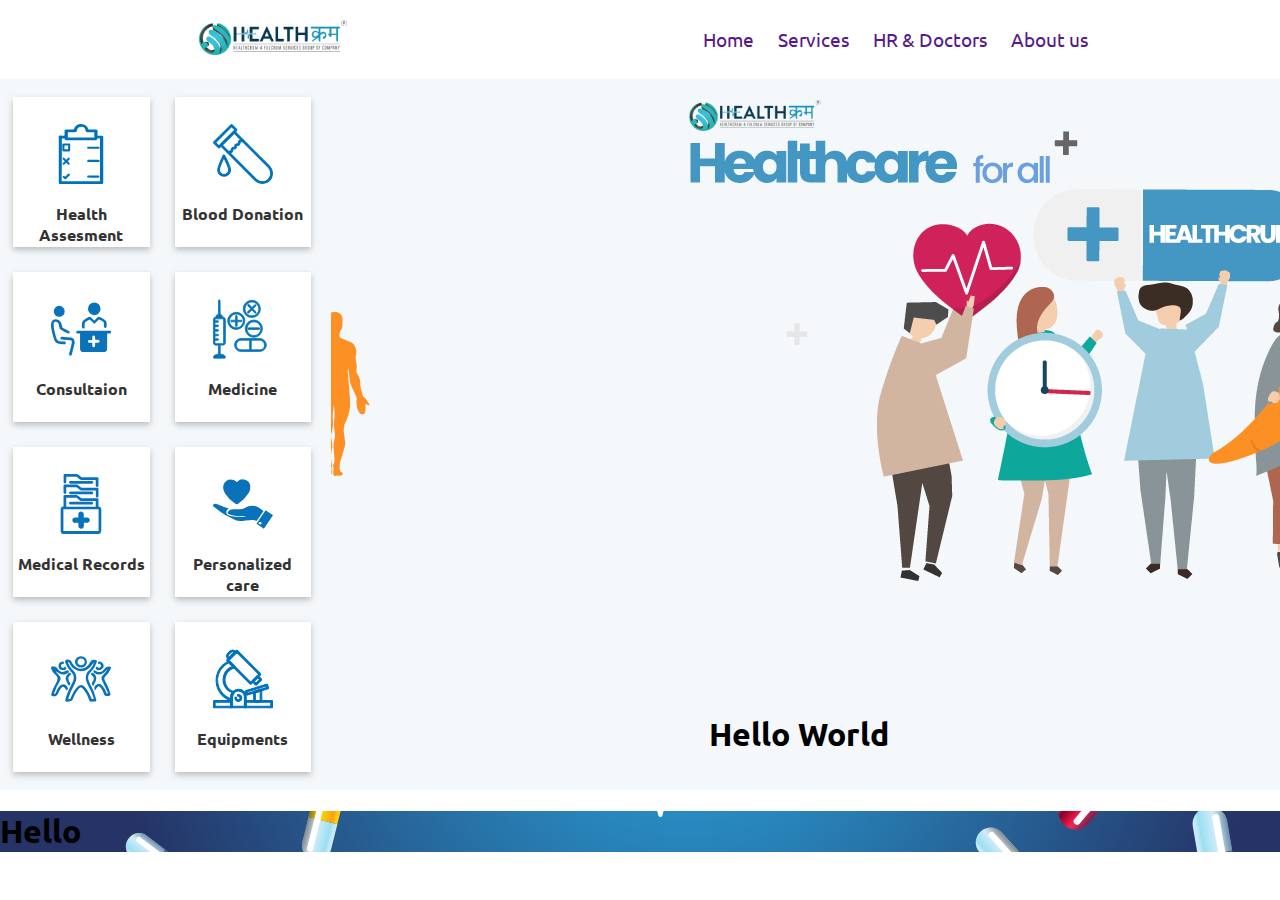
==== index.html @ e3a915ac "upata" ====
<!DOCTYPE html>
<html lang="en">
  <head>
    <meta charset="UTF-8" />
    <meta name="viewport" content="width=device-width, initial-scale=1.0" />
    <title>Document</title>
    <link
      href="https://fonts.googleapis.com/css?family=Montserrat|Open+Sans|Roboto|Roboto+Mono|Ubuntu&display=swap"
      rel="stylesheet"
    />
    <link rel="stylesheet" href="css/index.css" />
  </head>

  <body>
    <div>
      <div class="navbar">
        <div>
          <img src="images/logo.svg" alt="" />
        </div>
        <div class="">
          <a class="nav-item" href="">Home</a>
          <a class="nav-item" href="">Services</a>
          <a class="nav-item" href="">HR & Doctors</a>
          <a class="nav-item" href="">About us</a>
        </div>
      </div>
      <div class="container1">
        <div class="menu m-container">
          <div class="card" id="health">
            <a class="card-box">
              <img src="images/health.svg" width="60" height="60" alt="" />
              <h3>Health Assesment</h3>
            </a>
          </div>
          <div class="card" id="blood">
            <a class="card-box">
              <img src="images/bloodTest.svg" width="60" height="60" alt="" />
              <h3>Blood Donation</h3>
            </a>
          </div>
          <div class="card">
            <a class="card-box" href="">
              <img src="images/consult.svg" width="60" height="60" alt="" />
              <h3>Consultaion</h3>
            </a>
          </div>
          <div class="card">
            <a class="card-box" href="">
              <img src="images/medicine.svg" width="60" height="60" alt="" />
              <h3>Medicine</h3>
            </a>
          </div>
          <div class="card">
            <a class="card-box" href="">
              <img
                src="images/medicalRecord.svg"
                width="60"
                height="60"
                alt=""
              />
              <h3>Medical Records</h3>
            </a>
          </div>
          <div class="card">
            <a class="card-box" href="">
              <img
                src="images/personalized.svg"
                width="60"
                height="60"
                alt=""
              />
              <h3>Personalized care</h3>
            </a>
          </div>
          <div class="card">
            <a class="card-box" href="">
              <img src="images/wellness.svg" width="60" height="60" alt="" />
              <h3>Wellness</h3>
            </a>
          </div>
          <div class="card">
            <a class="card-box" href="">
              <img src="images/equipments.svg" width="60" height="60" alt="" />
              <h3>Equipments</h3>
            </a>
          </div>
        </div>
        <div class="content">
          <img id="content-img" src="images\bg-101.png" alt="" />
          <h1 class="content-text">Hello World</h1>
        </div>
      </div>
      <div id="middle">
        <div class="mid-img">
          <div>
          <h1>Hello</h1>
        </div>
        </div>
    </div>
    <script src="https://ajax.googleapis.com/ajax/libs/jquery/3.4.1/jquery.min.js"></script>
    <script src="js/index.js"></script>
  </body>
</html>
---- css/index.css ----
body{
    margin: 0;
    padding: 0;
    font-family: 'Ubuntu', sans-serif;
}
.navbar{
    font-size: 1.2rem;
    display: flex;
    color: black;
    list-style: none;
    align-items: center;
    justify-content: space-between;
    padding: 1em 15%;
    background-color:white;
    box-shadow: 0 3px 6px #8888;
}
.nav-item{
    text-decoration: none;
    margin-left: 20px;
}
.container1{
    display: grid;
    grid-template-columns: repeat(12, 1fr);
    padding: 1%;
    grid-gap: 20px;
    background-color: #f5f8fa;
}
.menu{
    grid-column: 1/4;
    /* background-color: red; */
    display: grid;
    grid-template-columns: repeat(2,1fr);
    grid-template-rows: repeat(4,150px);
    grid-gap: 25px;
    padding: 0.3em 0;
}
.card{
    background-color: white;
    text-align: center;
    padding: 2%;
    box-shadow: 0 3px 6px #8888;
    padding-top: 20%;
}
.card:hover{
    transform: scale(1.1);
    cursor: pointer;
}
.card-box{
    text-decoration: none;
    color: #333;
    text-align: center;
    display: block;
    font-size: 0.8rem;
}
h3{
    font-size: 1rem;
    cursor: pointer;
}
.content{
    grid-column: 4/-1;
    margin-top: auto;
    margin-bottom: auto;
    text-align: center;
}
#content-img{
    display: block;
    margin: auto;
   
}
.mid-img{
    background: #3f4079 url(../images/hero_home_bg_1.svg) no-repeat center bottom;
    -webkit-background-size: cover;
    -moz-background-size: cover;
    -o-background-size: cover;
    background-size: cover;

}
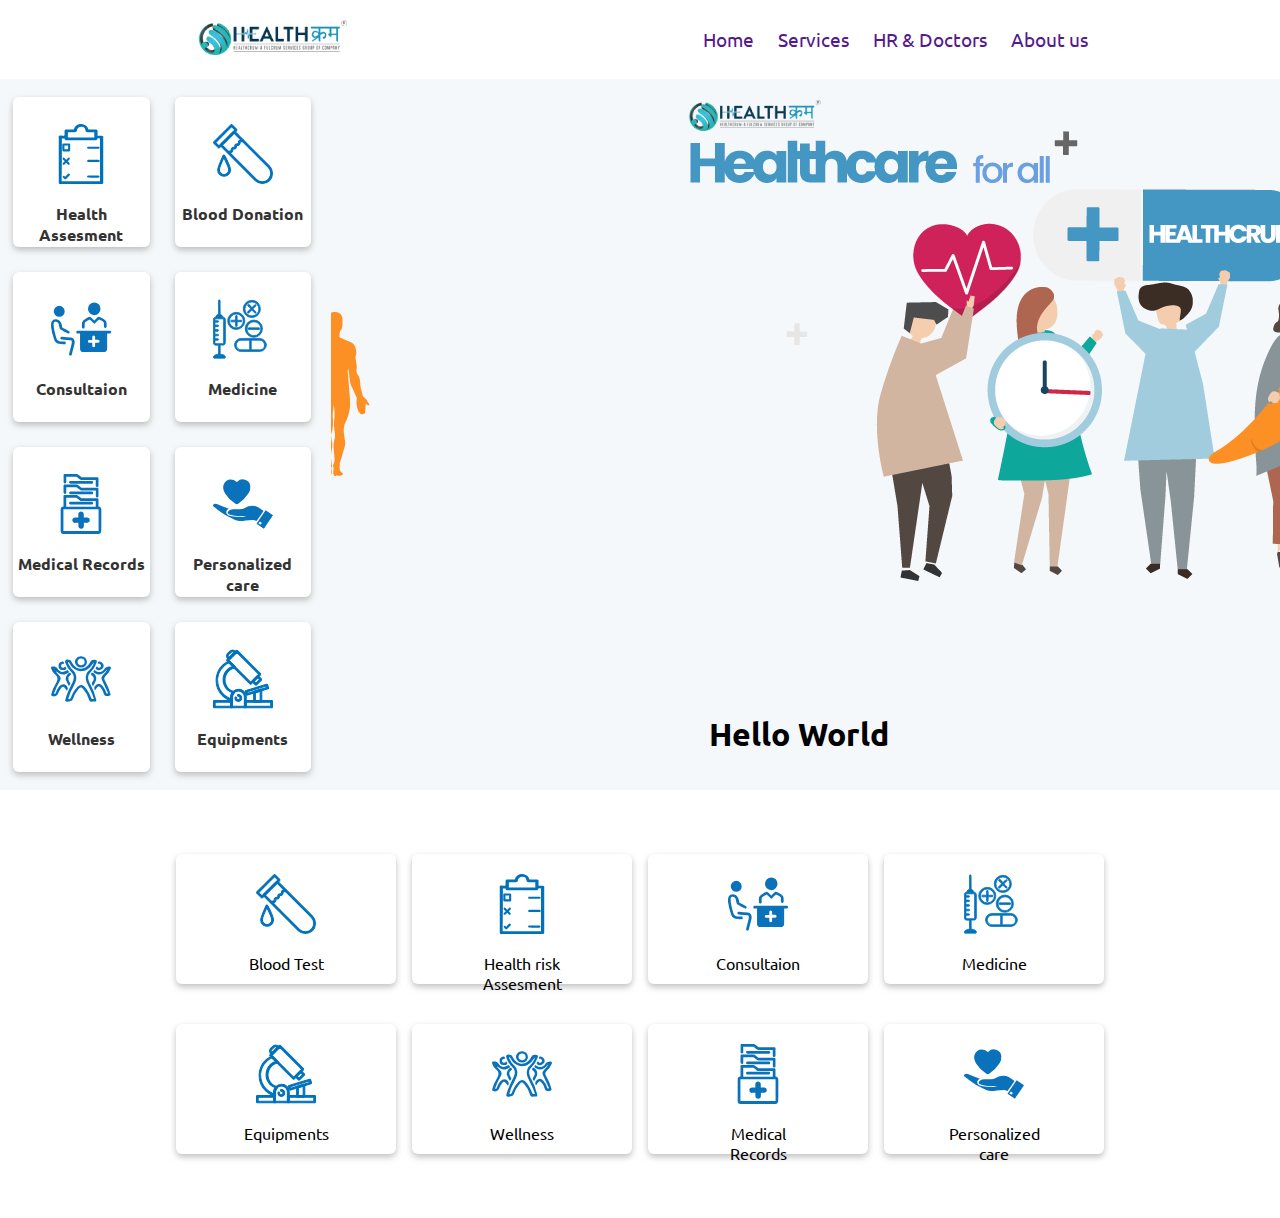
==== commit 37c76b71: "card added" ====
--- a/index.html
+++ b/index.html
@@ -1,103 +1,130 @@
 <!DOCTYPE html>
 <html lang="en">
-  <head>
-    <meta charset="UTF-8" />
-    <meta name="viewport" content="width=device-width, initial-scale=1.0" />
-    <title>Document</title>
-    <link
-      href="https://fonts.googleapis.com/css?family=Montserrat|Open+Sans|Roboto|Roboto+Mono|Ubuntu&display=swap"
-      rel="stylesheet"
-    />
-    <link rel="stylesheet" href="css/index.css" />
-  </head>
 
-  <body>
-    <div>
-      <div class="navbar">
-        <div>
-          <img src="images/logo.svg" alt="" />
+<head>
+  <meta charset="UTF-8" />
+  <meta name="viewport" content="width=device-width, initial-scale=1.0" />
+  <title>Document</title>
+  <link href="https://fonts.googleapis.com/css?family=Montserrat|Open+Sans|Roboto|Roboto+Mono|Ubuntu&display=swap"
+    rel="stylesheet" />
+  <link rel="stylesheet" href="css/index.css" />
+</head>
+
+<body>
+  <div>
+    <div class="navbar">
+      <div>
+        <img src="images/logo.svg" alt="" />
+      </div>
+      <div class="">
+        <a class="nav-item" href="">Home</a>
+        <a class="nav-item" href="">Services</a>
+        <a class="nav-item" href="">HR & Doctors</a>
+        <a class="nav-item" href="">About us</a>
+      </div>
+    </div>
+    <div class="container1">
+      <div class="menu m-container">
+        <div class="card" id="health">
+          <a class="card-box">
+            <img src="images/health.svg" width="60" height="60" alt="" />
+            <h3>Health Assesment</h3>
+          </a>
         </div>
-        <div class="">
-          <a class="nav-item" href="">Home</a>
-          <a class="nav-item" href="">Services</a>
-          <a class="nav-item" href="">HR & Doctors</a>
-          <a class="nav-item" href="">About us</a>
+        <div class="card" id="blood">
+          <a class="card-box">
+            <img src="images/bloodTest.svg" width="60" height="60" alt="" />
+            <h3>Blood Donation</h3>
+          </a>
+        </div>
+        <div class="card">
+          <a class="card-box" href="">
+            <img src="images/consult.svg" width="60" height="60" alt="" />
+            <h3>Consultaion</h3>
+          </a>
+        </div>
+        <div class="card">
+          <a class="card-box" href="">
+            <img src="images/medicine.svg" width="60" height="60" alt="" />
+            <h3>Medicine</h3>
+          </a>
+        </div>
+        <div class="card">
+          <a class="card-box" href="">
+            <img src="images/medicalRecord.svg" width="60" height="60" alt="" />
+            <h3>Medical Records</h3>
+          </a>
+        </div>
+        <div class="card">
+          <a class="card-box" href="">
+            <img src="images/personalized.svg" width="60" height="60" alt="" />
+            <h3>Personalized care</h3>
+          </a>
+        </div>
+        <div class="card">
+          <a class="card-box" href="">
+            <img src="images/wellness.svg" width="60" height="60" alt="" />
+            <h3>Wellness</h3>
+          </a>
+        </div>
+        <div class="card">
+          <a class="card-box" href="">
+            <img src="images/equipments.svg" width="60" height="60" alt="" />
+            <h3>Equipments</h3>
+          </a>
         </div>
       </div>
-      <div class="container1">
-        <div class="menu m-container">
-          <div class="card" id="health">
-            <a class="card-box">
-              <img src="images/health.svg" width="60" height="60" alt="" />
-              <h3>Health Assesment</h3>
-            </a>
-          </div>
-          <div class="card" id="blood">
-            <a class="card-box">
-              <img src="images/bloodTest.svg" width="60" height="60" alt="" />
-              <h3>Blood Donation</h3>
-            </a>
-          </div>
-          <div class="card">
-            <a class="card-box" href="">
-              <img src="images/consult.svg" width="60" height="60" alt="" />
-              <h3>Consultaion</h3>
-            </a>
-          </div>
-          <div class="card">
-            <a class="card-box" href="">
-              <img src="images/medicine.svg" width="60" height="60" alt="" />
-              <h3>Medicine</h3>
-            </a>
-          </div>
-          <div class="card">
-            <a class="card-box" href="">
-              <img
-                src="images/medicalRecord.svg"
-                width="60"
-                height="60"
-                alt=""
-              />
-              <h3>Medical Records</h3>
-            </a>
-          </div>
-          <div class="card">
-            <a class="card-box" href="">
-              <img
-                src="images/personalized.svg"
-                width="60"
-                height="60"
-                alt=""
-              />
-              <h3>Personalized care</h3>
-            </a>
-          </div>
-          <div class="card">
-            <a class="card-box" href="">
-              <img src="images/wellness.svg" width="60" height="60" alt="" />
-              <h3>Wellness</h3>
-            </a>
-          </div>
-          <div class="card">
-            <a class="card-box" href="">
-              <img src="images/equipments.svg" width="60" height="60" alt="" />
-              <h3>Equipments</h3>
-            </a>
-          </div>
+      <div class="content">
+        <img id="content-img" src="images\bg-101.png" alt="" />
+        <h1 class="content-text">Hello World</h1>
+      </div>
+    </div>
+    <div id="middle">
+      <div class="check">
+        <div></div>
+        <div></div>
+        <div class="card size">
+          <img src="images/bloodTest.svg" width="60" height="60" alt="" class="im" />
+          
+          <p>Blood Test</p>
         </div>
-        <div class="content">
-          <img id="content-img" src="images\bg-101.png" alt="" />
-          <h1 class="content-text">Hello World</h1>
+        <div class="card size">
+          <img src="images/health.svg" width="60" height="60" alt="" class="im" />
+          <p>Health risk Assesment</p>
         </div>
+        <div class="card size">
+          <img src="images/consult.svg" width="60" height="60" alt="" class="im"/>
+          <p>Consultaion</p>
+        </div>
+        <div class="card size">
+          <img src="images/medicine.svg" width="60" height="60" alt="" class="im"/>
+          <p>Medicine</p>        </div>
+        <div></div>
+        <div></div>
       </div>
-      <div id="middle">
-        <div class="mid-img">
-          <div>
-          <h1>Hello</h1>
-        </div>
-        </div>
+      <div class="space"></div>
+      <div class="check">
+        <div></div>
+        <div></div>
+        <div class="card size">
+          <img src="images/equipments.svg" width="60" height="60" alt="" class="im"/>
+          <p>Equipments</p>        </div>
+        <div class="card size">
+          <img src="images/wellness.svg" width="60" height="60" alt="" class="im"/>
+          <p>Wellness</p>        </div>
+        <div class="card size">
+          <img src="images/medicalRecord.svg" width="60" height="60" alt="" class="im"/>
+          <p>Medical Records</p>        </div>
+        <div class="card size">
+          <img src="images/personalized.svg" width="60" height="60" alt="" class="im"/>
+          <p>Personalized care</p>        </div>
+        <div></div>
+        <div></div>
+      </div>
     </div>
-    <script src="https://ajax.googleapis.com/ajax/libs/jquery/3.4.1/jquery.min.js"></script>
-    <script src="js/index.js"></script>
-  </body>
-</html>
+  </div>
+  <script src="https://ajax.googleapis.com/ajax/libs/jquery/3.4.1/jquery.min.js"></script>
+  <script src="js/index.js"></script>
+</body>
+
+</html>--- a/css/index.css
+++ b/css/index.css
@@ -2,6 +2,7 @@
     margin: 0;
     padding: 0;
     font-family: 'Ubuntu', sans-serif;
+    width: auto;
 }
 .navbar{
     font-size: 1.2rem;
@@ -40,6 +41,7 @@
     padding: 2%;
     box-shadow: 0 3px 6px #8888;
     padding-top: 20%;
+    border-radius: 6px;
 }
 .card:hover{
     transform: scale(1.1);
@@ -74,4 +76,31 @@
     -o-background-size: cover;
     background-size: cover;
 
-}+}
+
+#middle{
+    margin: 5% 10%;
+    
+}
+
+.check{
+    display: flex;
+    justify-content: space-evenly;
+}
+
+.size{
+    padding-top: 0%;
+    width: 100px;
+    height: 50px;
+    padding: 40px 60px;
+    
+}
+ .im{
+    position: relative;
+    margin-top: -20px;
+}
+
+.space{
+    margin: 40px 0px;
+}
+
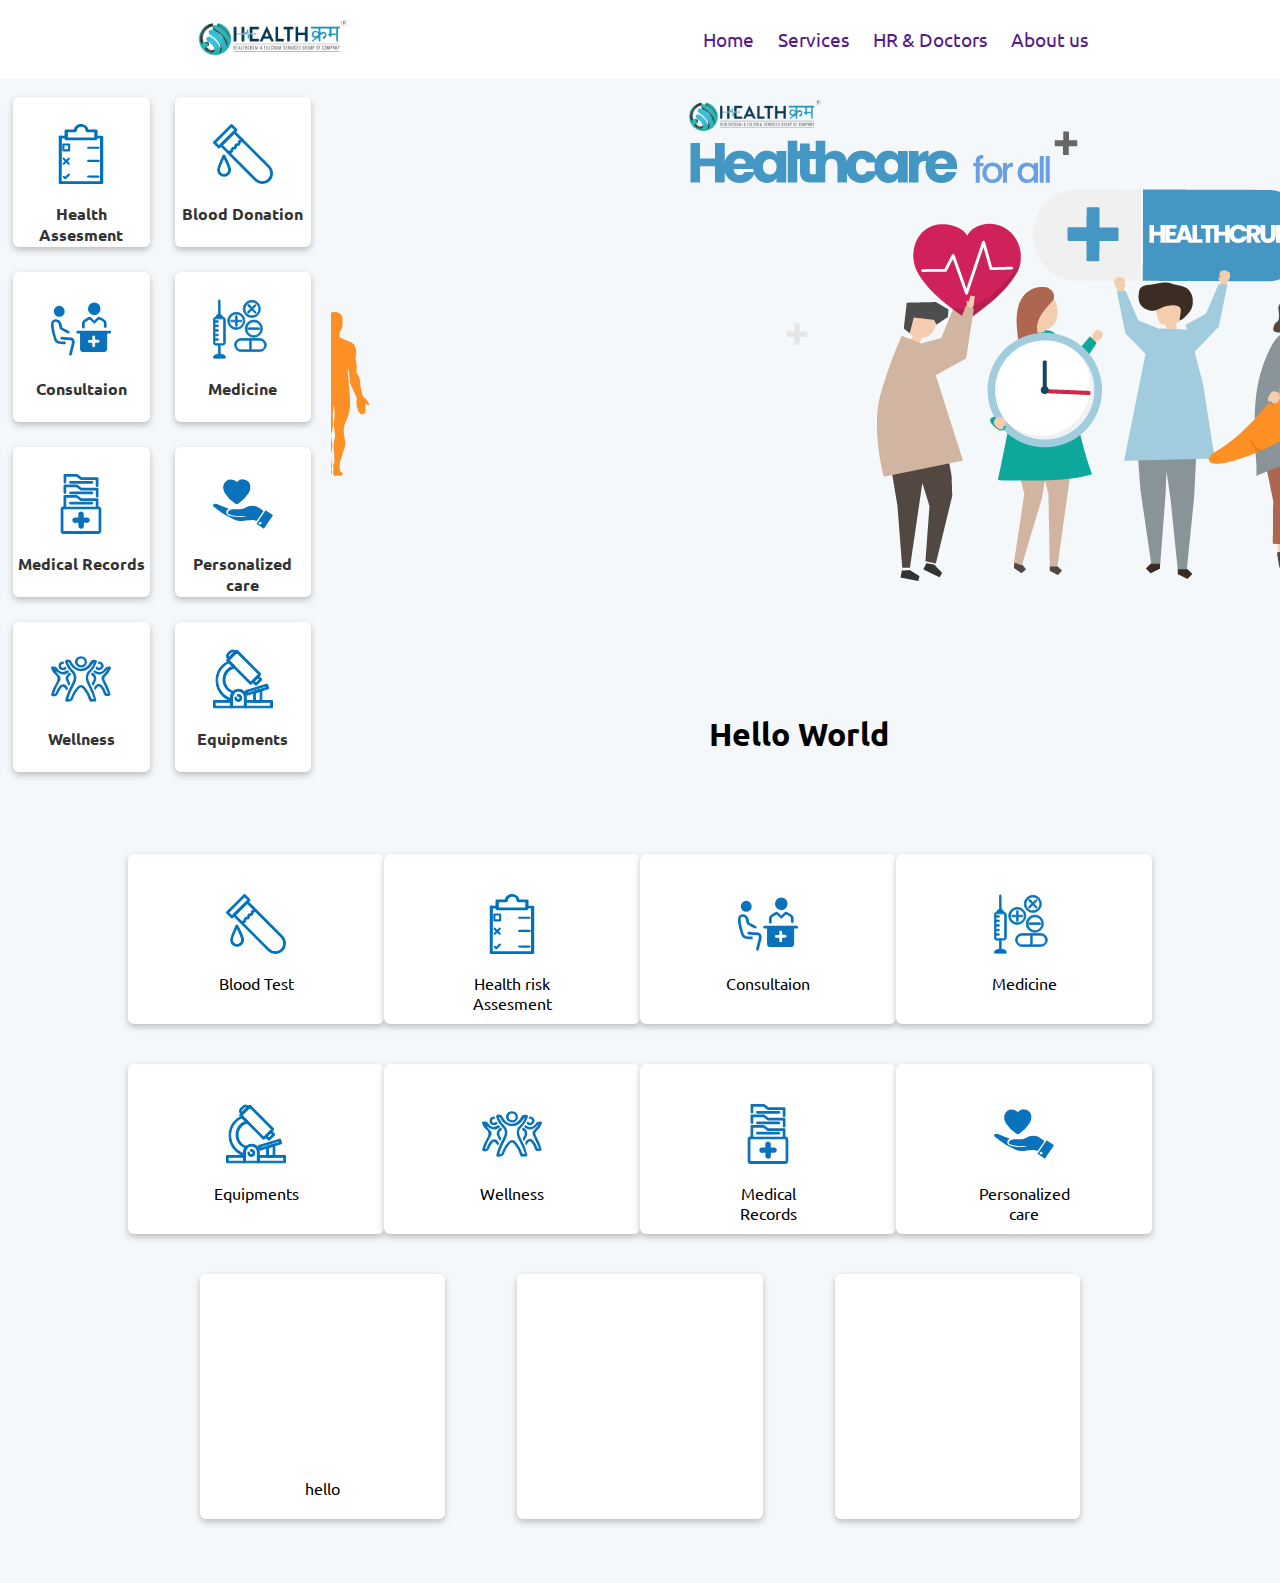
==== commit b9adb833: "init" ====
--- a/index.html
+++ b/index.html
@@ -121,6 +121,22 @@
         <div></div>
         <div></div>
       </div>
+      <div class="m-middle">
+
+        <div class="container">
+          <div class="card mmdl">
+            hello
+          </div>
+          <div class="card mmdl">
+  
+          </div>
+          <div class="card mmdl">
+  
+          </div>
+        </div>
+
+      </div>
+
     </div>
   </div>
   <script src="https://ajax.googleapis.com/ajax/libs/jquery/3.4.1/jquery.min.js"></script>
--- a/css/index.css
+++ b/css/index.css
@@ -3,6 +3,7 @@
     padding: 0;
     font-family: 'Ubuntu', sans-serif;
     width: auto;
+    background-color: #f5f8fa;
 }
 .navbar{
     font-size: 1.2rem;
@@ -80,7 +81,7 @@
 
 #middle{
     margin: 5% 10%;
-    
+    background-color: #f5f8fa;
 }
 
 .check{
@@ -92,7 +93,7 @@
     padding-top: 0%;
     width: 100px;
     height: 50px;
-    padding: 40px 60px;
+    padding: 60px 80px;
     
 }
  .im{
@@ -104,3 +105,15 @@
     margin: 40px 0px;
 }
 
+.m-middle{
+    margin-top: 40px;
+}
+
+.m-middle .container{
+    display: flex;
+    justify-content: space-evenly;
+}
+
+.mmdl{
+    width: 20%;
+}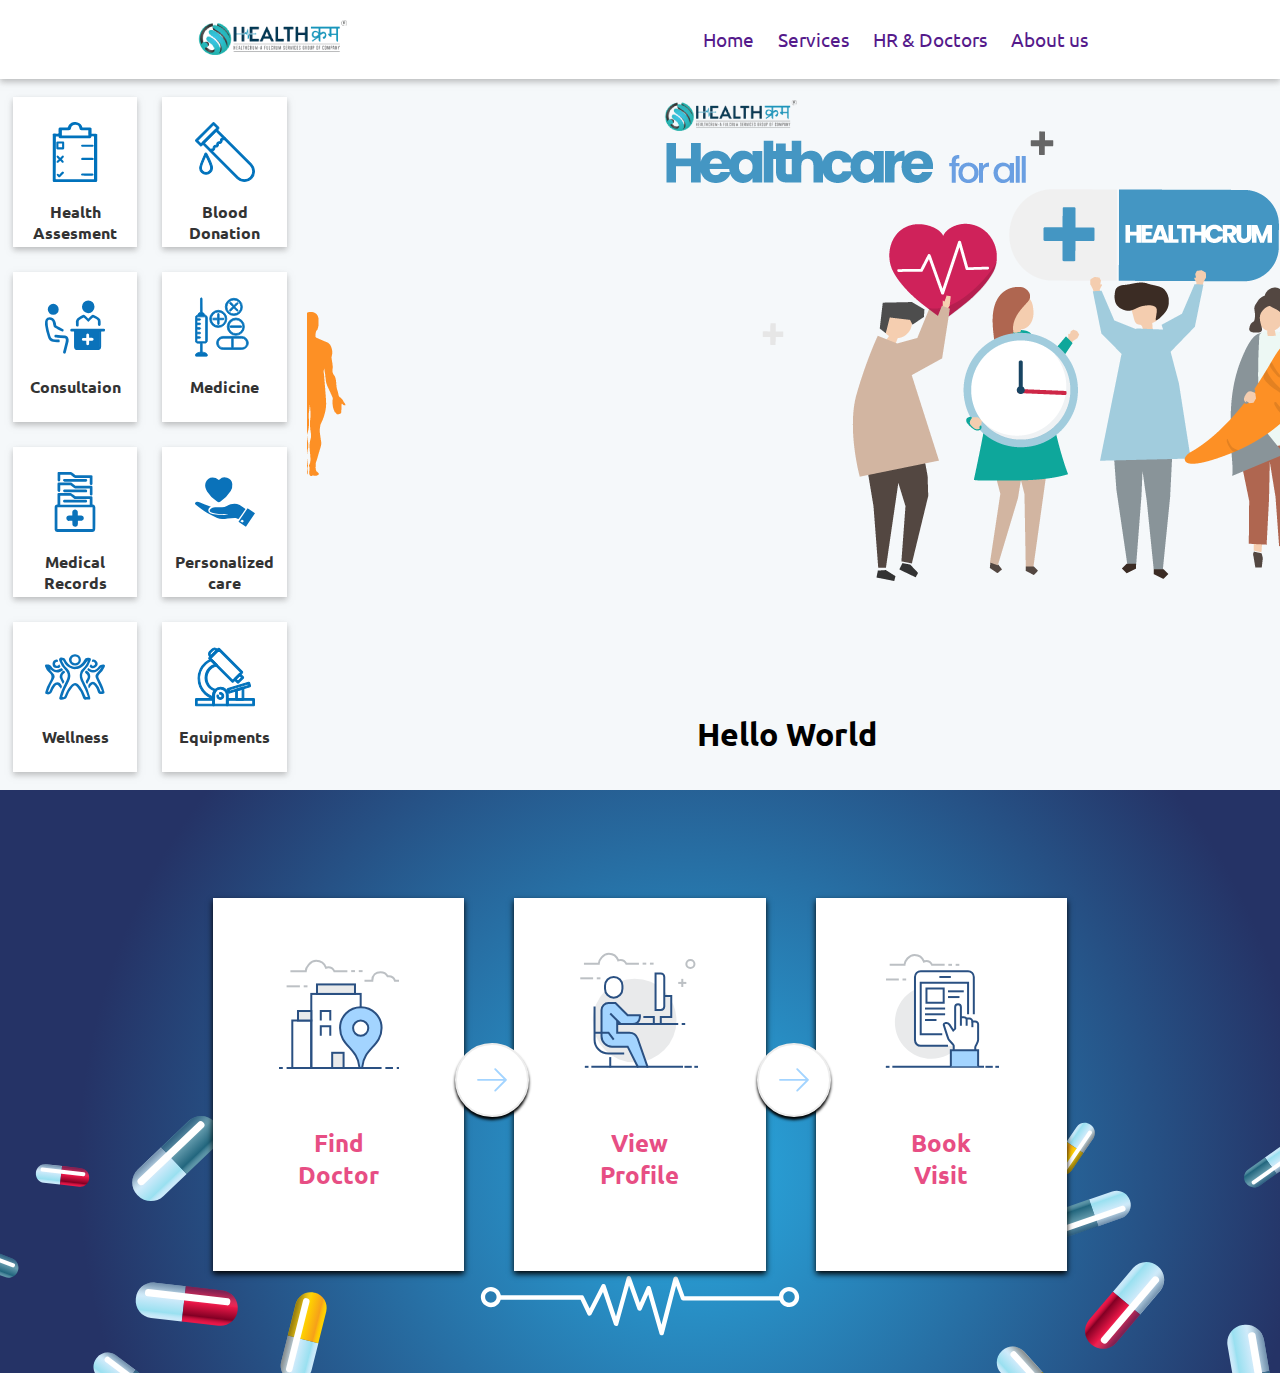
==== commit 6a101aba: "update" ====
--- a/index.html
+++ b/index.html
@@ -1,146 +1,118 @@
 <!DOCTYPE html>
 <html lang="en">
+  <head>
+    <meta charset="UTF-8" />
+    <meta name="viewport" content="width=device-width, initial-scale=1.0" />
+    <title>Document</title>
+    <link
+      href="https://fonts.googleapis.com/css?family=Montserrat|Open+Sans|Roboto|Roboto+Mono|Ubuntu&display=swap"
+      rel="stylesheet"
+    />
+    <link rel="stylesheet" href="css/index.css" />
+  </head>
 
-<head>
-  <meta charset="UTF-8" />
-  <meta name="viewport" content="width=device-width, initial-scale=1.0" />
-  <title>Document</title>
-  <link href="https://fonts.googleapis.com/css?family=Montserrat|Open+Sans|Roboto|Roboto+Mono|Ubuntu&display=swap"
-    rel="stylesheet" />
-  <link rel="stylesheet" href="css/index.css" />
-</head>
-
-<body>
-  <div>
-    <div class="navbar">
-      <div>
-        <img src="images/logo.svg" alt="" />
-      </div>
-      <div class="">
-        <a class="nav-item" href="">Home</a>
-        <a class="nav-item" href="">Services</a>
-        <a class="nav-item" href="">HR & Doctors</a>
-        <a class="nav-item" href="">About us</a>
-      </div>
-    </div>
-    <div class="container1">
-      <div class="menu m-container">
-        <div class="card" id="health">
-          <a class="card-box">
-            <img src="images/health.svg" width="60" height="60" alt="" />
-            <h3>Health Assesment</h3>
-          </a>
+  <body>
+    <div>
+      <div class="navbar">
+        <div>
+          <img src="images/logo.svg" alt="" />
         </div>
-        <div class="card" id="blood">
-          <a class="card-box">
-            <img src="images/bloodTest.svg" width="60" height="60" alt="" />
-            <h3>Blood Donation</h3>
-          </a>
-        </div>
-        <div class="card">
-          <a class="card-box" href="">
-            <img src="images/consult.svg" width="60" height="60" alt="" />
-            <h3>Consultaion</h3>
-          </a>
-        </div>
-        <div class="card">
-          <a class="card-box" href="">
-            <img src="images/medicine.svg" width="60" height="60" alt="" />
-            <h3>Medicine</h3>
-          </a>
-        </div>
-        <div class="card">
-          <a class="card-box" href="">
-            <img src="images/medicalRecord.svg" width="60" height="60" alt="" />
-            <h3>Medical Records</h3>
-          </a>
-        </div>
-        <div class="card">
-          <a class="card-box" href="">
-            <img src="images/personalized.svg" width="60" height="60" alt="" />
-            <h3>Personalized care</h3>
-          </a>
-        </div>
-        <div class="card">
-          <a class="card-box" href="">
-            <img src="images/wellness.svg" width="60" height="60" alt="" />
-            <h3>Wellness</h3>
-          </a>
-        </div>
-        <div class="card">
-          <a class="card-box" href="">
-            <img src="images/equipments.svg" width="60" height="60" alt="" />
-            <h3>Equipments</h3>
-          </a>
+        <div class="">
+          <a class="nav-item" href="">Home</a>
+          <a class="nav-item" href="">Services</a>
+          <a class="nav-item" href="">HR & Doctors</a>
+          <a class="nav-item" href="">About us</a>
         </div>
       </div>
-      <div class="content">
-        <img id="content-img" src="images\bg-101.png" alt="" />
-        <h1 class="content-text">Hello World</h1>
-      </div>
-    </div>
-    <div id="middle">
-      <div class="check">
-        <div></div>
-        <div></div>
-        <div class="card size">
-          <img src="images/bloodTest.svg" width="60" height="60" alt="" class="im" />
-          
-          <p>Blood Test</p>
-        </div>
-        <div class="card size">
-          <img src="images/health.svg" width="60" height="60" alt="" class="im" />
-          <p>Health risk Assesment</p>
-        </div>
-        <div class="card size">
-          <img src="images/consult.svg" width="60" height="60" alt="" class="im"/>
-          <p>Consultaion</p>
-        </div>
-        <div class="card size">
-          <img src="images/medicine.svg" width="60" height="60" alt="" class="im"/>
-          <p>Medicine</p>        </div>
-        <div></div>
-        <div></div>
-      </div>
-      <div class="space"></div>
-      <div class="check">
-        <div></div>
-        <div></div>
-        <div class="card size">
-          <img src="images/equipments.svg" width="60" height="60" alt="" class="im"/>
-          <p>Equipments</p>        </div>
-        <div class="card size">
-          <img src="images/wellness.svg" width="60" height="60" alt="" class="im"/>
-          <p>Wellness</p>        </div>
-        <div class="card size">
-          <img src="images/medicalRecord.svg" width="60" height="60" alt="" class="im"/>
-          <p>Medical Records</p>        </div>
-        <div class="card size">
-          <img src="images/personalized.svg" width="60" height="60" alt="" class="im"/>
-          <p>Personalized care</p>        </div>
-        <div></div>
-        <div></div>
-      </div>
-      <div class="m-middle">
-
-        <div class="container">
-          <div class="card mmdl">
-            hello
+      <div class="container1">
+        <div class="menu m-container">
+          <div class="card" id="health">
+            <a class="card-box">
+              <img src="images/health.svg" width="60" height="60" alt="" />
+              <h3>Health Assesment</h3>
+            </a>
           </div>
-          <div class="card mmdl">
-  
+          <div class="card" id="blood">
+            <a class="card-box">
+              <img src="images/bloodTest.svg" width="60" height="60" alt="" />
+              <h3>Blood Donation</h3>
+            </a>
           </div>
-          <div class="card mmdl">
-  
+          <div class="card">
+            <a class="card-box" href="">
+              <img src="images/consult.svg" width="60" height="60" alt="" />
+              <h3>Consultaion</h3>
+            </a>
+          </div>
+          <div class="card">
+            <a class="card-box" href="">
+              <img src="images/medicine.svg" width="60" height="60" alt="" />
+              <h3>Medicine</h3>
+            </a>
+          </div>
+          <div class="card">
+            <a class="card-box" href="">
+              <img
+                src="images/medicalRecord.svg"
+                width="60"
+                height="60"
+                alt=""
+              />
+              <h3>Medical Records</h3>
+            </a>
+          </div>
+          <div class="card">
+            <a class="card-box" href="">
+              <img
+                src="images/personalized.svg"
+                width="60"
+                height="60"
+                alt=""
+              />
+              <h3>Personalized care</h3>
+            </a>
+          </div>
+          <div class="card">
+            <a class="card-box" href="">
+              <img src="images/wellness.svg" width="60" height="60" alt="" />
+              <h3>Wellness</h3>
+            </a>
+          </div>
+          <div class="card">
+            <a class="card-box" href="">
+              <img src="images/equipments.svg" width="60" height="60" alt="" />
+              <h3>Equipments</h3>
+            </a>
           </div>
         </div>
-
+        <div class="content">
+          <img id="content-img" src="images\bg-101.png" alt="" />
+          <h1 class="content-text">Hello World</h1>
+        </div>
       </div>
-
+      <div id="middle">
+        <div class="mid-img">
+          <div class="container1 gt">
+            <div class="g grid-item1">
+              <span class="s"></span>
+              <img src="images/icon-home-1.svg" alt="">
+              <h3>Find Doctor</h3>
+            </div>
+            <div class="g grid-item2">
+              <span class="s"></span>
+              <img src="images/icon-home-2.svg" alt="">
+              <h3>View Profile</h3>
+            </div>
+            <div class="g grid-item3">
+              
+              <img src="images/icon-home-3.svg" alt="">
+              <h3>Book Visit</h3>
+            </div>
+          
+        </div>
+        </div>
     </div>
-  </div>
-  <script src="https://ajax.googleapis.com/ajax/libs/jquery/3.4.1/jquery.min.js"></script>
-  <script src="js/index.js"></script>
-</body>
-
-</html>+    <script src="https://ajax.googleapis.com/ajax/libs/jquery/3.4.1/jquery.min.js"></script>
+    <script src="js/index.js"></script>
+  </body>
+</html>
--- a/css/index.css
+++ b/css/index.css
@@ -2,7 +2,6 @@
     margin: 0;
     padding: 0;
     font-family: 'Ubuntu', sans-serif;
-    width: auto;
     background-color: #f5f8fa;
 }
 .navbar{
@@ -22,10 +21,10 @@
 }
 .container1{
     display: grid;
-    grid-template-columns: repeat(12, 1fr);
+    grid-template-columns: repeat(13, 1fr);
     padding: 1%;
     grid-gap: 20px;
-    background-color: #f5f8fa;
+    
 }
 .menu{
     grid-column: 1/4;
@@ -42,7 +41,6 @@
     padding: 2%;
     box-shadow: 0 3px 6px #8888;
     padding-top: 20%;
-    border-radius: 6px;
 }
 .card:hover{
     transform: scale(1.1);
@@ -54,6 +52,10 @@
     text-align: center;
     display: block;
     font-size: 0.8rem;
+}
+.clicked{
+    box-shadow: 0 3px 4px 0 #DBEDF3;
+  opacity: 0.5;
 }
 h3{
     font-size: 1rem;
@@ -78,42 +80,63 @@
     background-size: cover;
 
 }
-
-#middle{
-    margin: 5% 10%;
-    background-color: #f5f8fa;
+.g{
+    margin-top: 6em;
+    text-align: center;
+    background-color: white;
+    padding: 20% 0 10% 0;
+    grid-gap: 10px;
+    box-shadow: 0 3px 6px black;
+    color: #e74e84;
+    border: solid;
+    border-color: white;
+    position: relative;
 }
-
-.check{
-    display: flex;
-    justify-content: space-evenly;
+.gt{
+    grid-gap: 50px;
+    padding-bottom: 8%;
+    position: relative;
 }
-
-.size{
-    padding-top: 0%;
-    width: 100px;
-    height: 50px;
-    padding: 60px 80px;
+.g:hover{
+    border: solid;
+    border-color: #e74e84;
+    box-shadow: 0 3px 6px  #e74e84;
+}
+.grid-item1{
+    grid-column: 3/6;
+    position: relative;
+}
+.grid-item2{
+    grid-column: 6/9;
+}
+.grid-item3{
+    grid-column: 9/12;
+}
+div.g >h3{
+    font-size: 1.5rem;
+    
+   
+    margin: 2em 60px;
+    padding: 4px;
+}
+div.g >h3:hover{
     
 }
- .im{
-    position: relative;
-    margin-top: -20px;
-}
-
-.space{
-    margin: 40px 0px;
-}
-
-.m-middle{
-    margin-top: 40px;
-}
-
-.m-middle .container{
-    display: flex;
-    justify-content: space-evenly;
-}
-
-.mmdl{
-    width: 20%;
+.s{
+    position: absolute;
+    top: 50%;
+    right: -68px;
+    margin: -42px 0 0 0;
+    width: 70px;
+    height: 70px;
+    border-radius: 50%;
+    /* -webkit-border-radius: 50%; */
+    -moz-border-radius: 50%;
+    -ms-border-radius: 50%;
+    /* border-radius: 50%; */
+    border: 2px solid #ededed;
+    background: white url(../images/arrow-gray-1.svg) no-repeat center center;
+    box-shadow: 0 3px 3px #000;
+    display: block;
+    z-index: 9;
 }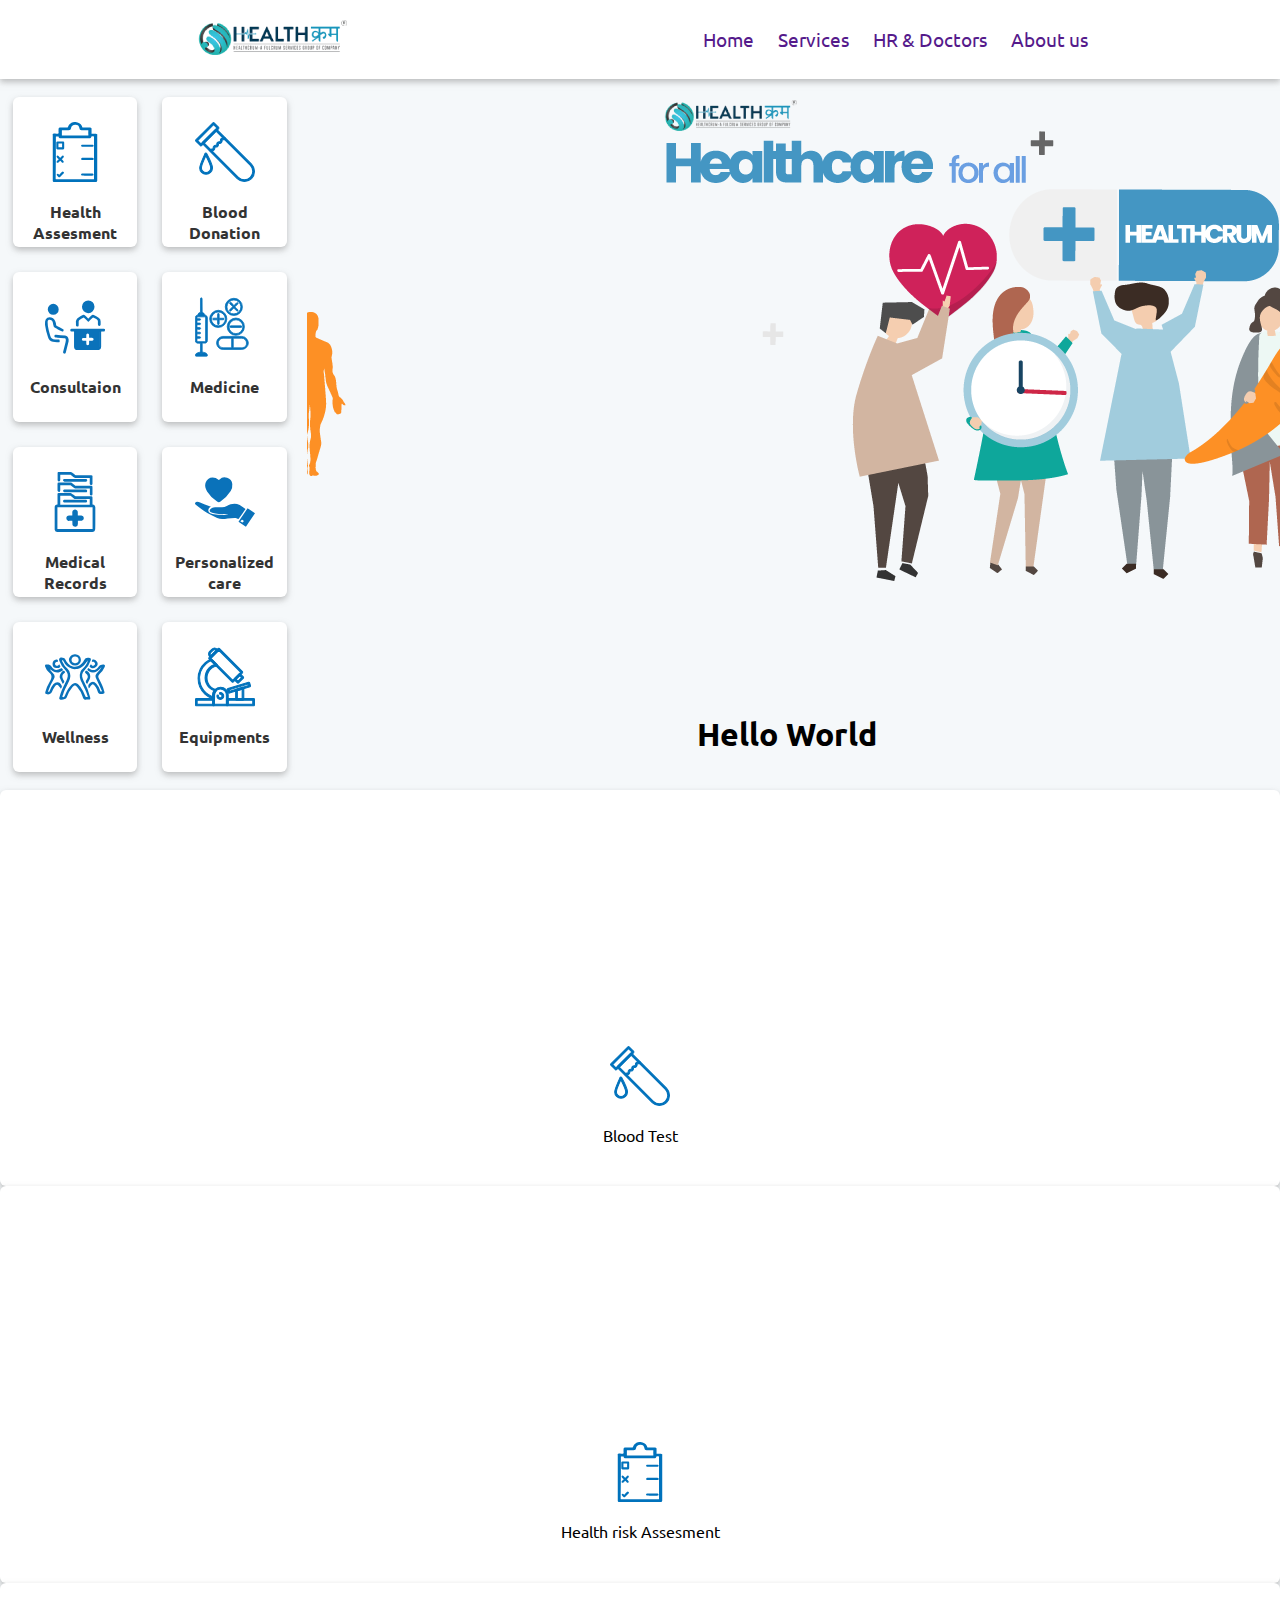
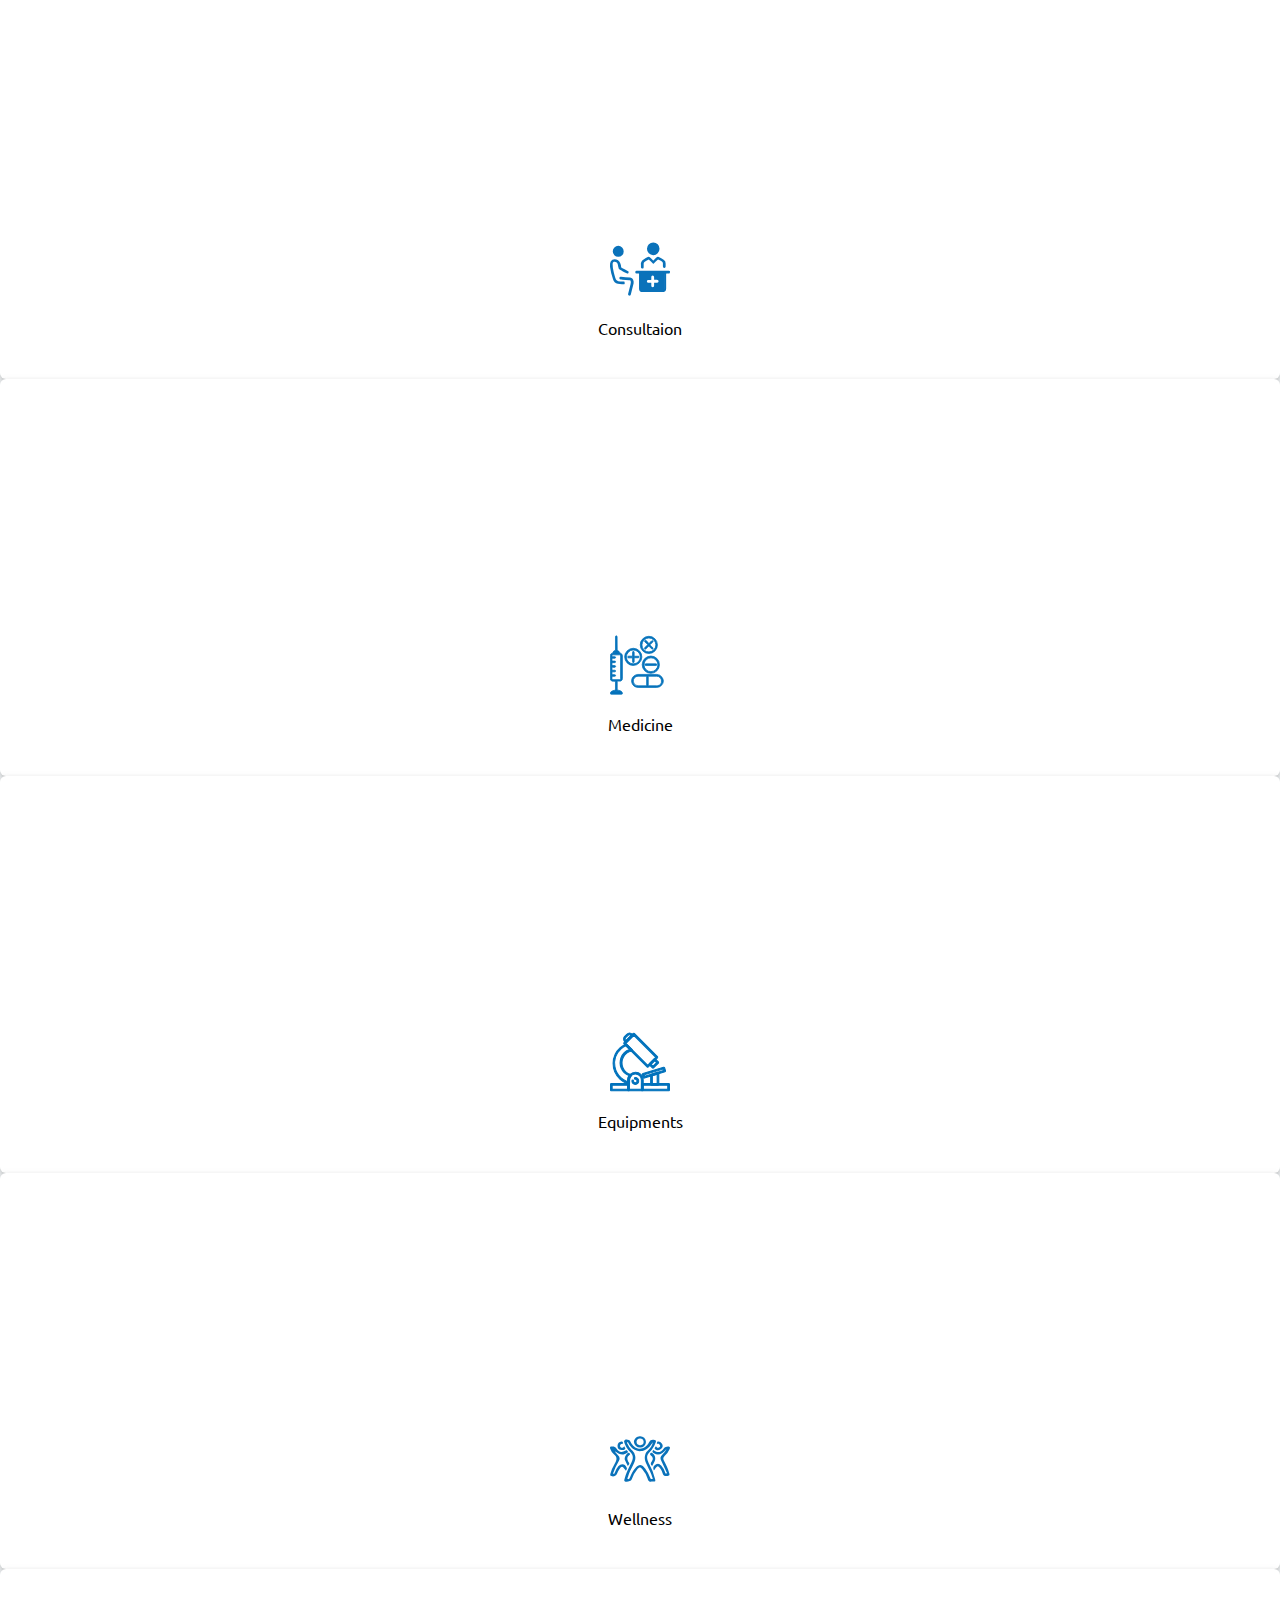
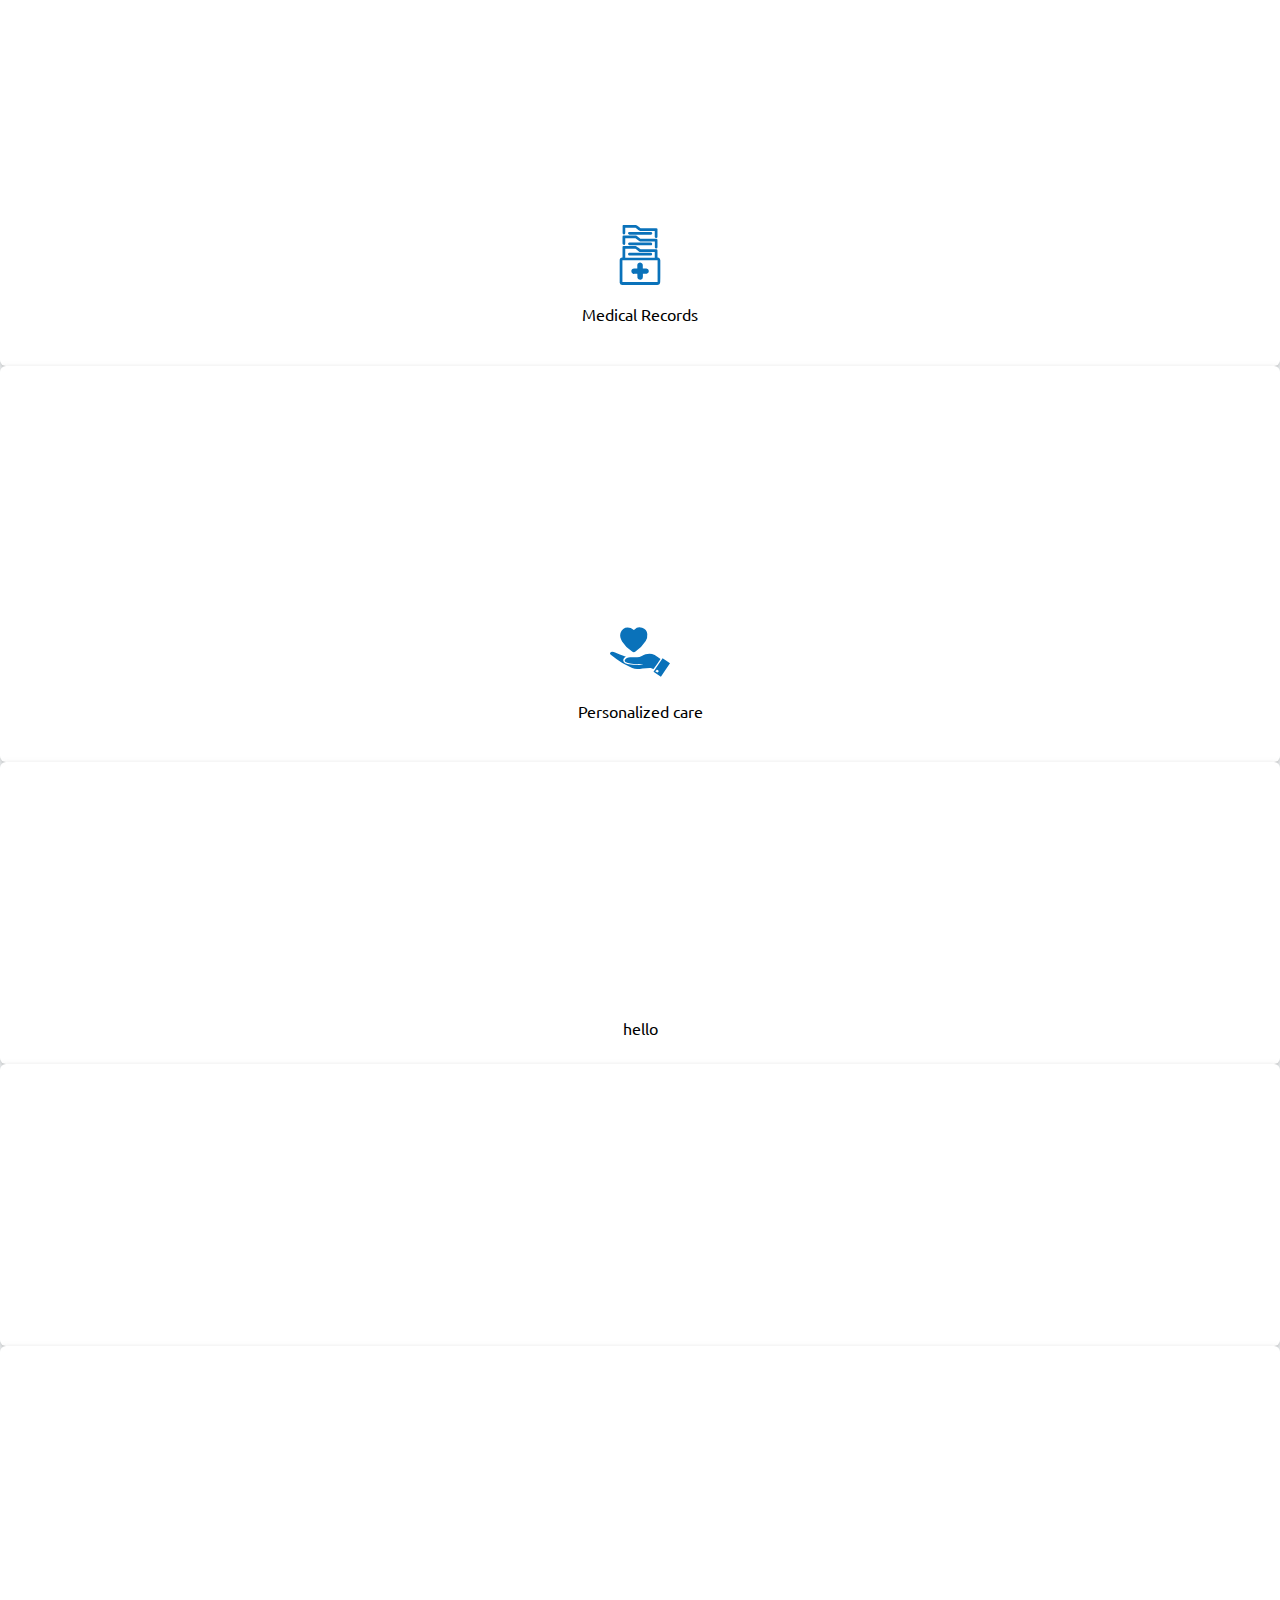
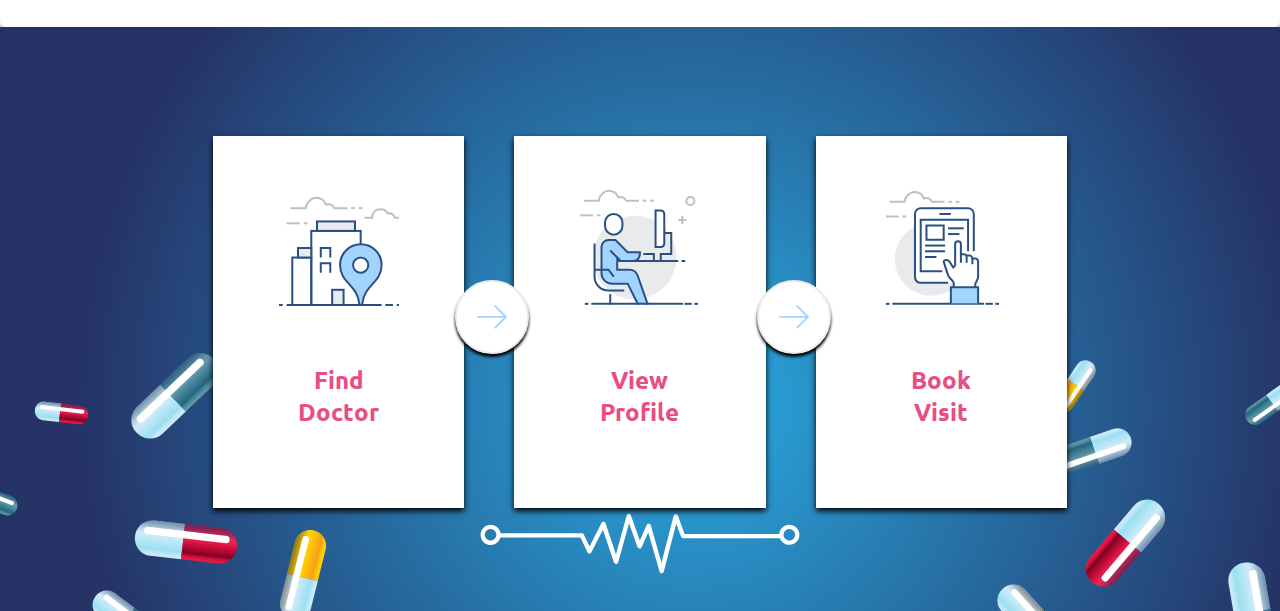
==== commit 8170dd3c: "Merge branch 'master' of https://github.com/sy0837/kealthcrum" ====
--- a/index.html
+++ b/index.html
@@ -1,94 +1,140 @@
 <!DOCTYPE html>
 <html lang="en">
-  <head>
-    <meta charset="UTF-8" />
-    <meta name="viewport" content="width=device-width, initial-scale=1.0" />
-    <title>Document</title>
-    <link
-      href="https://fonts.googleapis.com/css?family=Montserrat|Open+Sans|Roboto|Roboto+Mono|Ubuntu&display=swap"
-      rel="stylesheet"
-    />
-    <link rel="stylesheet" href="css/index.css" />
-  </head>
 
-  <body>
-    <div>
-      <div class="navbar">
-        <div>
-          <img src="images/logo.svg" alt="" />
+<head>
+  <meta charset="UTF-8" />
+  <meta name="viewport" content="width=device-width, initial-scale=1.0" />
+  <title>Document</title>
+  <link href="https://fonts.googleapis.com/css?family=Montserrat|Open+Sans|Roboto|Roboto+Mono|Ubuntu&display=swap"
+    rel="stylesheet" />
+  <link rel="stylesheet" href="css/index.css" />
+</head>
+
+<body>
+  <div>
+    <div class="navbar">
+      <div>
+        <img src="images/logo.svg" alt="" />
+      </div>
+      <div class="">
+        <a class="nav-item" href="">Home</a>
+        <a class="nav-item" href="">Services</a>
+        <a class="nav-item" href="">HR & Doctors</a>
+        <a class="nav-item" href="">About us</a>
+      </div>
+    </div>
+    <div class="container1">
+      <div class="menu m-container">
+        <div class="card" id="health">
+          <a class="card-box">
+            <img src="images/health.svg" width="60" height="60" alt="" />
+            <h3>Health Assesment</h3>
+          </a>
         </div>
-        <div class="">
-          <a class="nav-item" href="">Home</a>
-          <a class="nav-item" href="">Services</a>
-          <a class="nav-item" href="">HR & Doctors</a>
-          <a class="nav-item" href="">About us</a>
+        <div class="card" id="blood">
+          <a class="card-box">
+            <img src="images/bloodTest.svg" width="60" height="60" alt="" />
+            <h3>Blood Donation</h3>
+          </a>
+        </div>
+        <div class="card">
+          <a class="card-box" href="">
+            <img src="images/consult.svg" width="60" height="60" alt="" />
+            <h3>Consultaion</h3>
+          </a>
+        </div>
+        <div class="card">
+          <a class="card-box" href="">
+            <img src="images/medicine.svg" width="60" height="60" alt="" />
+            <h3>Medicine</h3>
+          </a>
+        </div>
+        <div class="card">
+          <a class="card-box" href="">
+            <img src="images/medicalRecord.svg" width="60" height="60" alt="" />
+            <h3>Medical Records</h3>
+          </a>
+        </div>
+        <div class="card">
+          <a class="card-box" href="">
+            <img src="images/personalized.svg" width="60" height="60" alt="" />
+            <h3>Personalized care</h3>
+          </a>
+        </div>
+        <div class="card">
+          <a class="card-box" href="">
+            <img src="images/wellness.svg" width="60" height="60" alt="" />
+            <h3>Wellness</h3>
+          </a>
+        </div>
+        <div class="card">
+          <a class="card-box" href="">
+            <img src="images/equipments.svg" width="60" height="60" alt="" />
+            <h3>Equipments</h3>
+          </a>
         </div>
       </div>
-      <div class="container1">
-        <div class="menu m-container">
-          <div class="card" id="health">
-            <a class="card-box">
-              <img src="images/health.svg" width="60" height="60" alt="" />
-              <h3>Health Assesment</h3>
-            </a>
+      <div class="content">
+        <img id="content-img" src="images\bg-101.png" alt="" />
+        <h1 class="content-text">Hello World</h1>
+      </div>
+    </div>
+    <div id="middle">
+      <div class="check">
+        <div></div>
+        <div></div>
+        <div class="card size">
+          <img src="images/bloodTest.svg" width="60" height="60" alt="" class="im" />
+          
+          <p>Blood Test</p>
+        </div>
+        <div class="card size">
+          <img src="images/health.svg" width="60" height="60" alt="" class="im" />
+          <p>Health risk Assesment</p>
+        </div>
+        <div class="card size">
+          <img src="images/consult.svg" width="60" height="60" alt="" class="im"/>
+          <p>Consultaion</p>
+        </div>
+        <div class="card size">
+          <img src="images/medicine.svg" width="60" height="60" alt="" class="im"/>
+          <p>Medicine</p>        </div>
+        <div></div>
+        <div></div>
+      </div>
+      <div class="space"></div>
+      <div class="check">
+        <div></div>
+        <div></div>
+        <div class="card size">
+          <img src="images/equipments.svg" width="60" height="60" alt="" class="im"/>
+          <p>Equipments</p>        </div>
+        <div class="card size">
+          <img src="images/wellness.svg" width="60" height="60" alt="" class="im"/>
+          <p>Wellness</p>        </div>
+        <div class="card size">
+          <img src="images/medicalRecord.svg" width="60" height="60" alt="" class="im"/>
+          <p>Medical Records</p>        </div>
+        <div class="card size">
+          <img src="images/personalized.svg" width="60" height="60" alt="" class="im"/>
+          <p>Personalized care</p>        </div>
+        <div></div>
+        <div></div>
+      </div>
+      <div class="m-middle">
+
+        <div class="container">
+          <div class="card mmdl">
+            hello
           </div>
-          <div class="card" id="blood">
-            <a class="card-box">
-              <img src="images/bloodTest.svg" width="60" height="60" alt="" />
-              <h3>Blood Donation</h3>
-            </a>
+          <div class="card mmdl">
+  
           </div>
-          <div class="card">
-            <a class="card-box" href="">
-              <img src="images/consult.svg" width="60" height="60" alt="" />
-              <h3>Consultaion</h3>
-            </a>
-          </div>
-          <div class="card">
-            <a class="card-box" href="">
-              <img src="images/medicine.svg" width="60" height="60" alt="" />
-              <h3>Medicine</h3>
-            </a>
-          </div>
-          <div class="card">
-            <a class="card-box" href="">
-              <img
-                src="images/medicalRecord.svg"
-                width="60"
-                height="60"
-                alt=""
-              />
-              <h3>Medical Records</h3>
-            </a>
-          </div>
-          <div class="card">
-            <a class="card-box" href="">
-              <img
-                src="images/personalized.svg"
-                width="60"
-                height="60"
-                alt=""
-              />
-              <h3>Personalized care</h3>
-            </a>
-          </div>
-          <div class="card">
-            <a class="card-box" href="">
-              <img src="images/wellness.svg" width="60" height="60" alt="" />
-              <h3>Wellness</h3>
-            </a>
-          </div>
-          <div class="card">
-            <a class="card-box" href="">
-              <img src="images/equipments.svg" width="60" height="60" alt="" />
-              <h3>Equipments</h3>
-            </a>
+          <div class="card mmdl">
+  
           </div>
         </div>
-        <div class="content">
-          <img id="content-img" src="images\bg-101.png" alt="" />
-          <h1 class="content-text">Hello World</h1>
-        </div>
+
       </div>
       <div id="middle">
         <div class="mid-img">
@@ -111,8 +157,11 @@
           
         </div>
         </div>
+
     </div>
-    <script src="https://ajax.googleapis.com/ajax/libs/jquery/3.4.1/jquery.min.js"></script>
-    <script src="js/index.js"></script>
-  </body>
-</html>
+  </div>
+  <script src="https://ajax.googleapis.com/ajax/libs/jquery/3.4.1/jquery.min.js"></script>
+  <script src="js/index.js"></script>
+</body>
+
+</html>--- a/css/index.css
+++ b/css/index.css
@@ -2,6 +2,7 @@
     margin: 0;
     padding: 0;
     font-family: 'Ubuntu', sans-serif;
+    width: auto;
     background-color: #f5f8fa;
 }
 .navbar{
@@ -41,6 +42,7 @@
     padding: 2%;
     box-shadow: 0 3px 6px #8888;
     padding-top: 20%;
+    border-radius: 6px;
 }
 .card:hover{
     transform: scale(1.1);
@@ -139,4 +141,42 @@
     box-shadow: 0 3px 3px #000;
     display: block;
     z-index: 9;
+
+#middle{
+    margin: 5% 10%;
+    background-color: #f5f8fa;
+}
+
+.check{
+    display: flex;
+    justify-content: space-evenly;
+}
+
+.size{
+    padding-top: 0%;
+    width: 100px;
+    height: 50px;
+    padding: 60px 80px;
+    
+}
+ .im{
+    position: relative;
+    margin-top: -20px;
+}
+
+.space{
+    margin: 40px 0px;
+}
+
+.m-middle{
+    margin-top: 40px;
+}
+
+.m-middle .container{
+    display: flex;
+    justify-content: space-evenly;
+}
+
+.mmdl{
+    width: 20%;
 }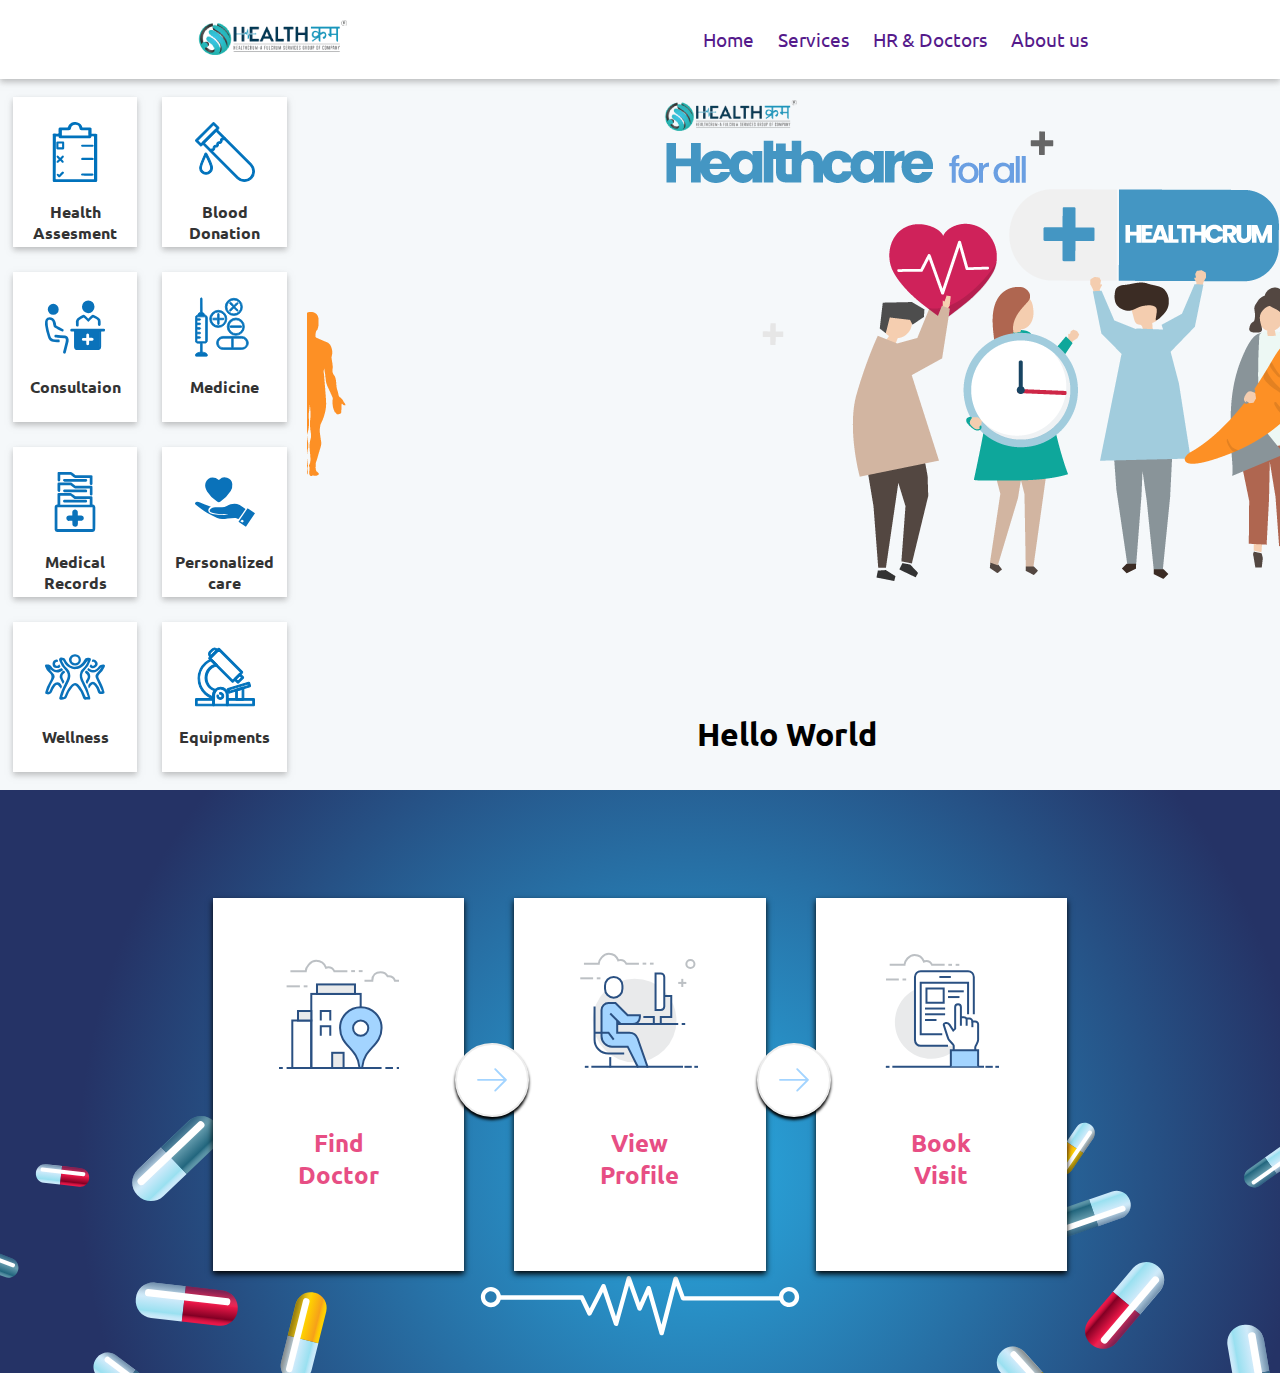
==== commit fa97f555: "update" ====
--- a/index.html
+++ b/index.html
@@ -51,13 +51,23 @@
         </div>
         <div class="card">
           <a class="card-box" href="">
-            <img src="images/medicalRecord.svg" width="60" height="60" alt="" />
+            <img
+              src="images/medicalRecord.svg"
+              width="60"
+              height="60"
+              alt=""
+            />
             <h3>Medical Records</h3>
           </a>
         </div>
         <div class="card">
           <a class="card-box" href="">
-            <img src="images/personalized.svg" width="60" height="60" alt="" />
+            <img
+              src="images/personalized.svg"
+              width="60"
+              height="60"
+              alt=""
+            />
             <h3>Personalized care</h3>
           </a>
         </div>
@@ -80,85 +90,26 @@
       </div>
     </div>
     <div id="middle">
-      <div class="check">
-        <div></div>
-        <div></div>
-        <div class="card size">
-          <img src="images/bloodTest.svg" width="60" height="60" alt="" class="im" />
-          
-          <p>Blood Test</p>
-        </div>
-        <div class="card size">
-          <img src="images/health.svg" width="60" height="60" alt="" class="im" />
-          <p>Health risk Assesment</p>
-        </div>
-        <div class="card size">
-          <img src="images/consult.svg" width="60" height="60" alt="" class="im"/>
-          <p>Consultaion</p>
-        </div>
-        <div class="card size">
-          <img src="images/medicine.svg" width="60" height="60" alt="" class="im"/>
-          <p>Medicine</p>        </div>
-        <div></div>
-        <div></div>
+      <div class="mid-img">
+        <div class="container1 gt">
+          <div class="g grid-item1">
+            <span class="s"></span>
+            <img src="images/icon-home-1.svg" alt="">
+            <h3>Find Doctor</h3>
+          </div>
+          <div class="g grid-item2">
+            <span class="s"></span>
+            <img src="images/icon-home-2.svg" alt="">
+            <h3>View Profile</h3>
+          </div>
+          <div class="g grid-item3">
+            
+            <img src="images/icon-home-3.svg" alt="">
+            <h3>Book Visit</h3>
+          </div>
+        
       </div>
-      <div class="space"></div>
-      <div class="check">
-        <div></div>
-        <div></div>
-        <div class="card size">
-          <img src="images/equipments.svg" width="60" height="60" alt="" class="im"/>
-          <p>Equipments</p>        </div>
-        <div class="card size">
-          <img src="images/wellness.svg" width="60" height="60" alt="" class="im"/>
-          <p>Wellness</p>        </div>
-        <div class="card size">
-          <img src="images/medicalRecord.svg" width="60" height="60" alt="" class="im"/>
-          <p>Medical Records</p>        </div>
-        <div class="card size">
-          <img src="images/personalized.svg" width="60" height="60" alt="" class="im"/>
-          <p>Personalized care</p>        </div>
-        <div></div>
-        <div></div>
       </div>
-      <div class="m-middle">
-
-        <div class="container">
-          <div class="card mmdl">
-            hello
-          </div>
-          <div class="card mmdl">
-  
-          </div>
-          <div class="card mmdl">
-  
-          </div>
-        </div>
-
-      </div>
-      <div id="middle">
-        <div class="mid-img">
-          <div class="container1 gt">
-            <div class="g grid-item1">
-              <span class="s"></span>
-              <img src="images/icon-home-1.svg" alt="">
-              <h3>Find Doctor</h3>
-            </div>
-            <div class="g grid-item2">
-              <span class="s"></span>
-              <img src="images/icon-home-2.svg" alt="">
-              <h3>View Profile</h3>
-            </div>
-            <div class="g grid-item3">
-              
-              <img src="images/icon-home-3.svg" alt="">
-              <h3>Book Visit</h3>
-            </div>
-          
-        </div>
-        </div>
-
-    </div>
   </div>
   <script src="https://ajax.googleapis.com/ajax/libs/jquery/3.4.1/jquery.min.js"></script>
   <script src="js/index.js"></script>
--- a/css/index.css
+++ b/css/index.css
@@ -2,7 +2,6 @@
     margin: 0;
     padding: 0;
     font-family: 'Ubuntu', sans-serif;
-    width: auto;
     background-color: #f5f8fa;
 }
 .navbar{
@@ -42,7 +41,6 @@
     padding: 2%;
     box-shadow: 0 3px 6px #8888;
     padding-top: 20%;
-    border-radius: 6px;
 }
 .card:hover{
     transform: scale(1.1);
@@ -141,42 +139,4 @@
     box-shadow: 0 3px 3px #000;
     display: block;
     z-index: 9;
-
-#middle{
-    margin: 5% 10%;
-    background-color: #f5f8fa;
-}
-
-.check{
-    display: flex;
-    justify-content: space-evenly;
-}
-
-.size{
-    padding-top: 0%;
-    width: 100px;
-    height: 50px;
-    padding: 60px 80px;
-    
-}
- .im{
-    position: relative;
-    margin-top: -20px;
-}
-
-.space{
-    margin: 40px 0px;
-}
-
-.m-middle{
-    margin-top: 40px;
-}
-
-.m-middle .container{
-    display: flex;
-    justify-content: space-evenly;
-}
-
-.mmdl{
-    width: 20%;
 }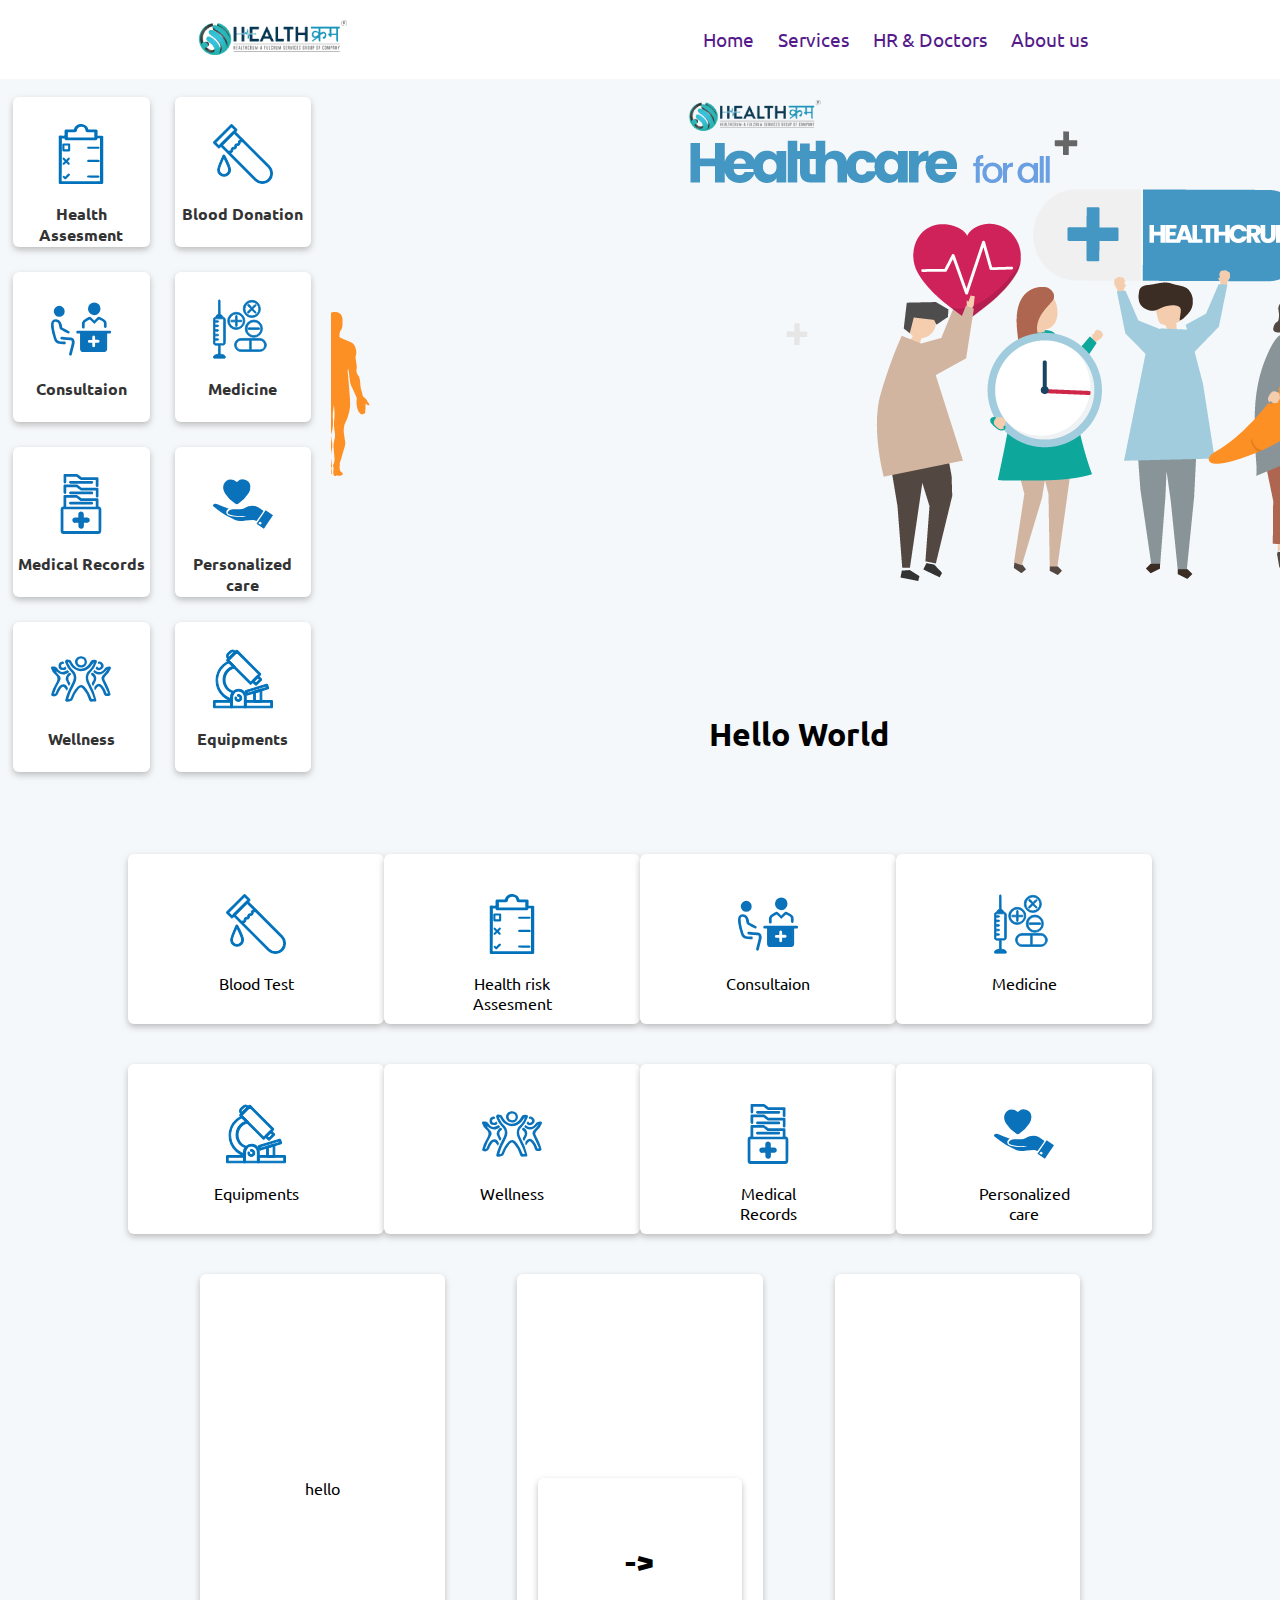
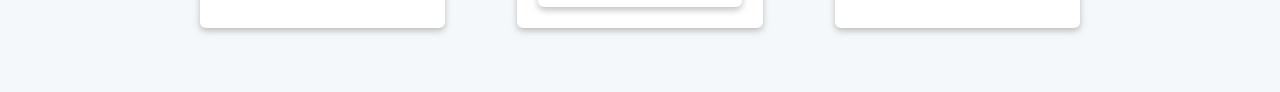
==== commit b3104312: "sd" ====
--- a/index.html
+++ b/index.html
@@ -51,23 +51,13 @@
         </div>
         <div class="card">
           <a class="card-box" href="">
-            <img
-              src="images/medicalRecord.svg"
-              width="60"
-              height="60"
-              alt=""
-            />
+            <img src="images/medicalRecord.svg" width="60" height="60" alt="" />
             <h3>Medical Records</h3>
           </a>
         </div>
         <div class="card">
           <a class="card-box" href="">
-            <img
-              src="images/personalized.svg"
-              width="60"
-              height="60"
-              alt=""
-            />
+            <img src="images/personalized.svg" width="60" height="60" alt="" />
             <h3>Personalized care</h3>
           </a>
         </div>
@@ -90,26 +80,67 @@
       </div>
     </div>
     <div id="middle">
-      <div class="mid-img">
-        <div class="container1 gt">
-          <div class="g grid-item1">
-            <span class="s"></span>
-            <img src="images/icon-home-1.svg" alt="">
-            <h3>Find Doctor</h3>
+      <div class="check">
+        <div></div>
+        <div></div>
+        <div class="card size">
+          <img src="images/bloodTest.svg" width="60" height="60" alt="" class="im" />
+          
+          <p>Blood Test</p>
+        </div>
+        <div class="card size">
+          <img src="images/health.svg" width="60" height="60" alt="" class="im" />
+          <p>Health risk Assesment</p>
+        </div>
+        <div class="card size">
+          <img src="images/consult.svg" width="60" height="60" alt="" class="im"/>
+          <p>Consultaion</p>
+        </div>
+        <div class="card size">
+          <img src="images/medicine.svg" width="60" height="60" alt="" class="im"/>
+          <p>Medicine</p>        </div>
+        <div></div>
+        <div></div>
+      </div>
+      <div class="space"></div>
+      <div class="check">
+        <div></div>
+        <div></div>
+        <div class="card size">
+          <img src="images/equipments.svg" width="60" height="60" alt="" class="im"/>
+          <p>Equipments</p>        </div>
+        <div class="card size">
+          <img src="images/wellness.svg" width="60" height="60" alt="" class="im"/>
+          <p>Wellness</p>        </div>
+        <div class="card size">
+          <img src="images/medicalRecord.svg" width="60" height="60" alt="" class="im"/>
+          <p>Medical Records</p>        </div>
+        <div class="card size">
+          <img src="images/personalized.svg" width="60" height="60" alt="" class="im"/>
+          <p>Personalized care</p>        </div>
+        <div></div>
+        <div></div>
+      </div>
+      <div class="m-middle">
+
+        <div class="container">
+          <div class="card mmdl">
+            hello
           </div>
-          <div class="g grid-item2">
-            <span class="s"></span>
-            <img src="images/icon-home-2.svg" alt="">
-            <h3>View Profile</h3>
+          <div class="card mmdl">
+            <div class="card circle">
+              <h1>-></h1>
+            </div>
+  
           </div>
-          <div class="g grid-item3">
-            
-            <img src="images/icon-home-3.svg" alt="">
-            <h3>Book Visit</h3>
+          <div class="card mmdl">
+  
           </div>
-        
+        </div>
+
       </div>
-      </div>
+
+    </div>
   </div>
   <script src="https://ajax.googleapis.com/ajax/libs/jquery/3.4.1/jquery.min.js"></script>
   <script src="js/index.js"></script>
--- a/css/index.css
+++ b/css/index.css
@@ -2,6 +2,7 @@
     margin: 0;
     padding: 0;
     font-family: 'Ubuntu', sans-serif;
+    width: auto;
     background-color: #f5f8fa;
 }
 .navbar{
@@ -21,10 +22,10 @@
 }
 .container1{
     display: grid;
-    grid-template-columns: repeat(13, 1fr);
+    grid-template-columns: repeat(12, 1fr);
     padding: 1%;
     grid-gap: 20px;
-    
+    background-color: #f5f8fa;
 }
 .menu{
     grid-column: 1/4;
@@ -41,6 +42,7 @@
     padding: 2%;
     box-shadow: 0 3px 6px #8888;
     padding-top: 20%;
+    border-radius: 6px;
 }
 .card:hover{
     transform: scale(1.1);
@@ -52,10 +54,6 @@
     text-align: center;
     display: block;
     font-size: 0.8rem;
-}
-.clicked{
-    box-shadow: 0 3px 4px 0 #DBEDF3;
-  opacity: 0.5;
 }
 h3{
     font-size: 1rem;
@@ -80,63 +78,43 @@
     background-size: cover;
 
 }
-.g{
-    margin-top: 6em;
-    text-align: center;
-    background-color: white;
-    padding: 20% 0 10% 0;
-    grid-gap: 10px;
-    box-shadow: 0 3px 6px black;
-    color: #e74e84;
-    border: solid;
-    border-color: white;
-    position: relative;
+
+#middle{
+    margin: 5% 10%;
+    background-color: #f5f8fa;
 }
-.gt{
-    grid-gap: 50px;
-    padding-bottom: 8%;
-    position: relative;
+
+.check{
+    display: flex;
+    justify-content: space-evenly;
 }
-.g:hover{
-    border: solid;
-    border-color: #e74e84;
-    box-shadow: 0 3px 6px  #e74e84;
-}
-.grid-item1{
-    grid-column: 3/6;
-    position: relative;
-}
-.grid-item2{
-    grid-column: 6/9;
-}
-.grid-item3{
-    grid-column: 9/12;
-}
-div.g >h3{
-    font-size: 1.5rem;
-    
-   
-    margin: 2em 60px;
-    padding: 4px;
-}
-div.g >h3:hover{
+
+.size{
+    padding-top: 0%;
+    width: 100px;
+    height: 50px;
+    padding: 60px 80px;
     
 }
-.s{
-    position: absolute;
-    top: 50%;
-    right: -68px;
-    margin: -42px 0 0 0;
-    width: 70px;
-    height: 70px;
-    border-radius: 50%;
-    /* -webkit-border-radius: 50%; */
-    -moz-border-radius: 50%;
-    -ms-border-radius: 50%;
-    /* border-radius: 50%; */
-    border: 2px solid #ededed;
-    background: white url(../images/arrow-gray-1.svg) no-repeat center center;
-    box-shadow: 0 3px 3px #000;
-    display: block;
-    z-index: 9;
-}+ .im{
+    position: relative;
+    margin-top: -20px;
+}
+
+.space{
+    margin: 40px 0px;
+}
+
+.m-middle{
+    margin-top: 40px;
+}
+
+.m-middle .container{
+    display: flex;
+    justify-content: space-evenly;
+}
+
+.mmdl{
+    width: 20%;
+}
+
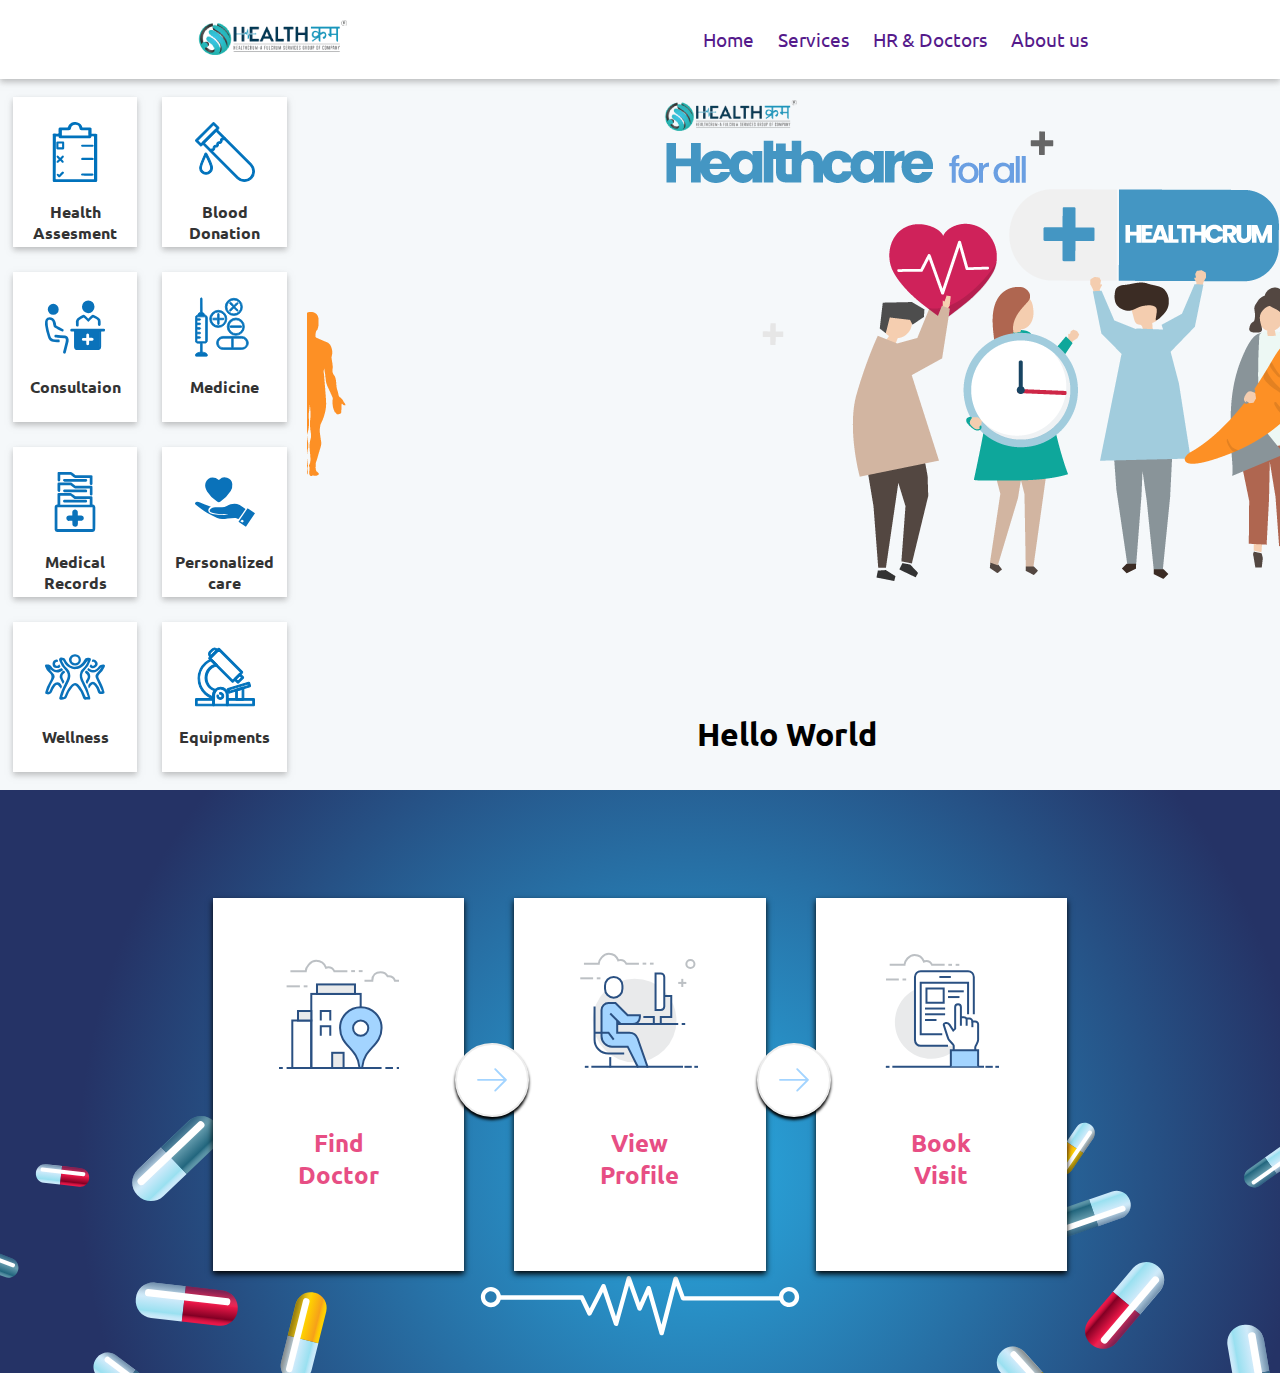
==== commit 89f26852: "Merge branch 'master' of https://github.com/sy0837/kealthcrum" ====
--- a/index.html
+++ b/index.html
@@ -51,13 +51,23 @@
         </div>
         <div class="card">
           <a class="card-box" href="">
-            <img src="images/medicalRecord.svg" width="60" height="60" alt="" />
+            <img
+              src="images/medicalRecord.svg"
+              width="60"
+              height="60"
+              alt=""
+            />
             <h3>Medical Records</h3>
           </a>
         </div>
         <div class="card">
           <a class="card-box" href="">
-            <img src="images/personalized.svg" width="60" height="60" alt="" />
+            <img
+              src="images/personalized.svg"
+              width="60"
+              height="60"
+              alt=""
+            />
             <h3>Personalized care</h3>
           </a>
         </div>
@@ -80,67 +90,27 @@
       </div>
     </div>
     <div id="middle">
-      <div class="check">
-        <div></div>
-        <div></div>
-        <div class="card size">
-          <img src="images/bloodTest.svg" width="60" height="60" alt="" class="im" />
-          
-          <p>Blood Test</p>
-        </div>
-        <div class="card size">
-          <img src="images/health.svg" width="60" height="60" alt="" class="im" />
-          <p>Health risk Assesment</p>
-        </div>
-        <div class="card size">
-          <img src="images/consult.svg" width="60" height="60" alt="" class="im"/>
-          <p>Consultaion</p>
-        </div>
-        <div class="card size">
-          <img src="images/medicine.svg" width="60" height="60" alt="" class="im"/>
-          <p>Medicine</p>        </div>
-        <div></div>
-        <div></div>
+      <div class="mid-img">
+        <div class="container1 gt">
+          <div class="g grid-item1">
+            <span class="s"></span>
+            <img src="images/icon-home-1.svg" alt="">
+            <h3>Find Doctor</h3>
+          </div>
+
+          <div class="g grid-item2">
+            <span class="s"></span>
+            <img src="images/icon-home-2.svg" alt="">
+            <h3>View Profile</h3>
+          </div>
+          <div class="g grid-item3">
+            
+            <img src="images/icon-home-3.svg" alt="">
+            <h3>Book Visit</h3>
+          </div>
+        
       </div>
-      <div class="space"></div>
-      <div class="check">
-        <div></div>
-        <div></div>
-        <div class="card size">
-          <img src="images/equipments.svg" width="60" height="60" alt="" class="im"/>
-          <p>Equipments</p>        </div>
-        <div class="card size">
-          <img src="images/wellness.svg" width="60" height="60" alt="" class="im"/>
-          <p>Wellness</p>        </div>
-        <div class="card size">
-          <img src="images/medicalRecord.svg" width="60" height="60" alt="" class="im"/>
-          <p>Medical Records</p>        </div>
-        <div class="card size">
-          <img src="images/personalized.svg" width="60" height="60" alt="" class="im"/>
-          <p>Personalized care</p>        </div>
-        <div></div>
-        <div></div>
       </div>
-      <div class="m-middle">
-
-        <div class="container">
-          <div class="card mmdl">
-            hello
-          </div>
-          <div class="card mmdl">
-            <div class="card circle">
-              <h1>-></h1>
-            </div>
-  
-          </div>
-          <div class="card mmdl">
-  
-          </div>
-        </div>
-
-      </div>
-
-    </div>
   </div>
   <script src="https://ajax.googleapis.com/ajax/libs/jquery/3.4.1/jquery.min.js"></script>
   <script src="js/index.js"></script>
--- a/css/index.css
+++ b/css/index.css
@@ -2,7 +2,6 @@
     margin: 0;
     padding: 0;
     font-family: 'Ubuntu', sans-serif;
-    width: auto;
     background-color: #f5f8fa;
 }
 .navbar{
@@ -22,10 +21,10 @@
 }
 .container1{
     display: grid;
-    grid-template-columns: repeat(12, 1fr);
+    grid-template-columns: repeat(13, 1fr);
     padding: 1%;
     grid-gap: 20px;
-    background-color: #f5f8fa;
+    
 }
 .menu{
     grid-column: 1/4;
@@ -42,7 +41,6 @@
     padding: 2%;
     box-shadow: 0 3px 6px #8888;
     padding-top: 20%;
-    border-radius: 6px;
 }
 .card:hover{
     transform: scale(1.1);
@@ -54,6 +52,10 @@
     text-align: center;
     display: block;
     font-size: 0.8rem;
+}
+.clicked{
+    box-shadow: 0 3px 4px 0 #DBEDF3;
+  opacity: 0.5;
 }
 h3{
     font-size: 1rem;
@@ -78,43 +80,65 @@
     background-size: cover;
 
 }
-
-#middle{
-    margin: 5% 10%;
-    background-color: #f5f8fa;
+.g{
+    margin-top: 6em;
+    text-align: center;
+    background-color: white;
+    padding: 20% 0 10% 0;
+    grid-gap: 10px;
+    box-shadow: 0 3px 6px black;
+    color: #e74e84;
+    border: solid;
+    border-color: white;
+    position: relative;
+}
+.gt{
+    grid-gap: 50px;
+    padding-bottom: 8%;
+    position: relative;
+}
+.g:hover{
+    border: solid;
+    border-color: #e74e84;
+    box-shadow: 0 3px 6px  #e74e84;
+}
+.grid-item1{
+    grid-column: 3/6;
+    position: relative;
+}
+.grid-item2{
+    grid-column: 6/9;
+}
+.grid-item3{
+    grid-column: 9/12;
+}
+div.g >h3{
+    font-size: 1.5rem;
+    
+   
+    margin: 2em 60px;
+    padding: 4px;
 }
 
-.check{
-    display: flex;
-    justify-content: space-evenly;
+div.g >h3:hover{
+    
+}
+.s{
+    position: absolute;
+    top: 50%;
+    right: -68px;
+    margin: -42px 0 0 0;
+    width: 70px;
+    height: 70px;
+    border-radius: 50%;
+    /* -webkit-border-radius: 50%; */
+    -moz-border-radius: 50%;
+    -ms-border-radius: 50%;
+    /* border-radius: 50%; */
+    border: 2px solid #ededed;
+    background: white url(../images/arrow-gray-1.svg) no-repeat center center;
+    box-shadow: 0 3px 3px #000;
+    display: block;
+    z-index: 9;
 }
 
-.size{
-    padding-top: 0%;
-    width: 100px;
-    height: 50px;
-    padding: 60px 80px;
-    
-}
- .im{
-    position: relative;
-    margin-top: -20px;
-}
-
-.space{
-    margin: 40px 0px;
-}
-
-.m-middle{
-    margin-top: 40px;
-}
-
-.m-middle .container{
-    display: flex;
-    justify-content: space-evenly;
-}
-
-.mmdl{
-    width: 20%;
-}
-
